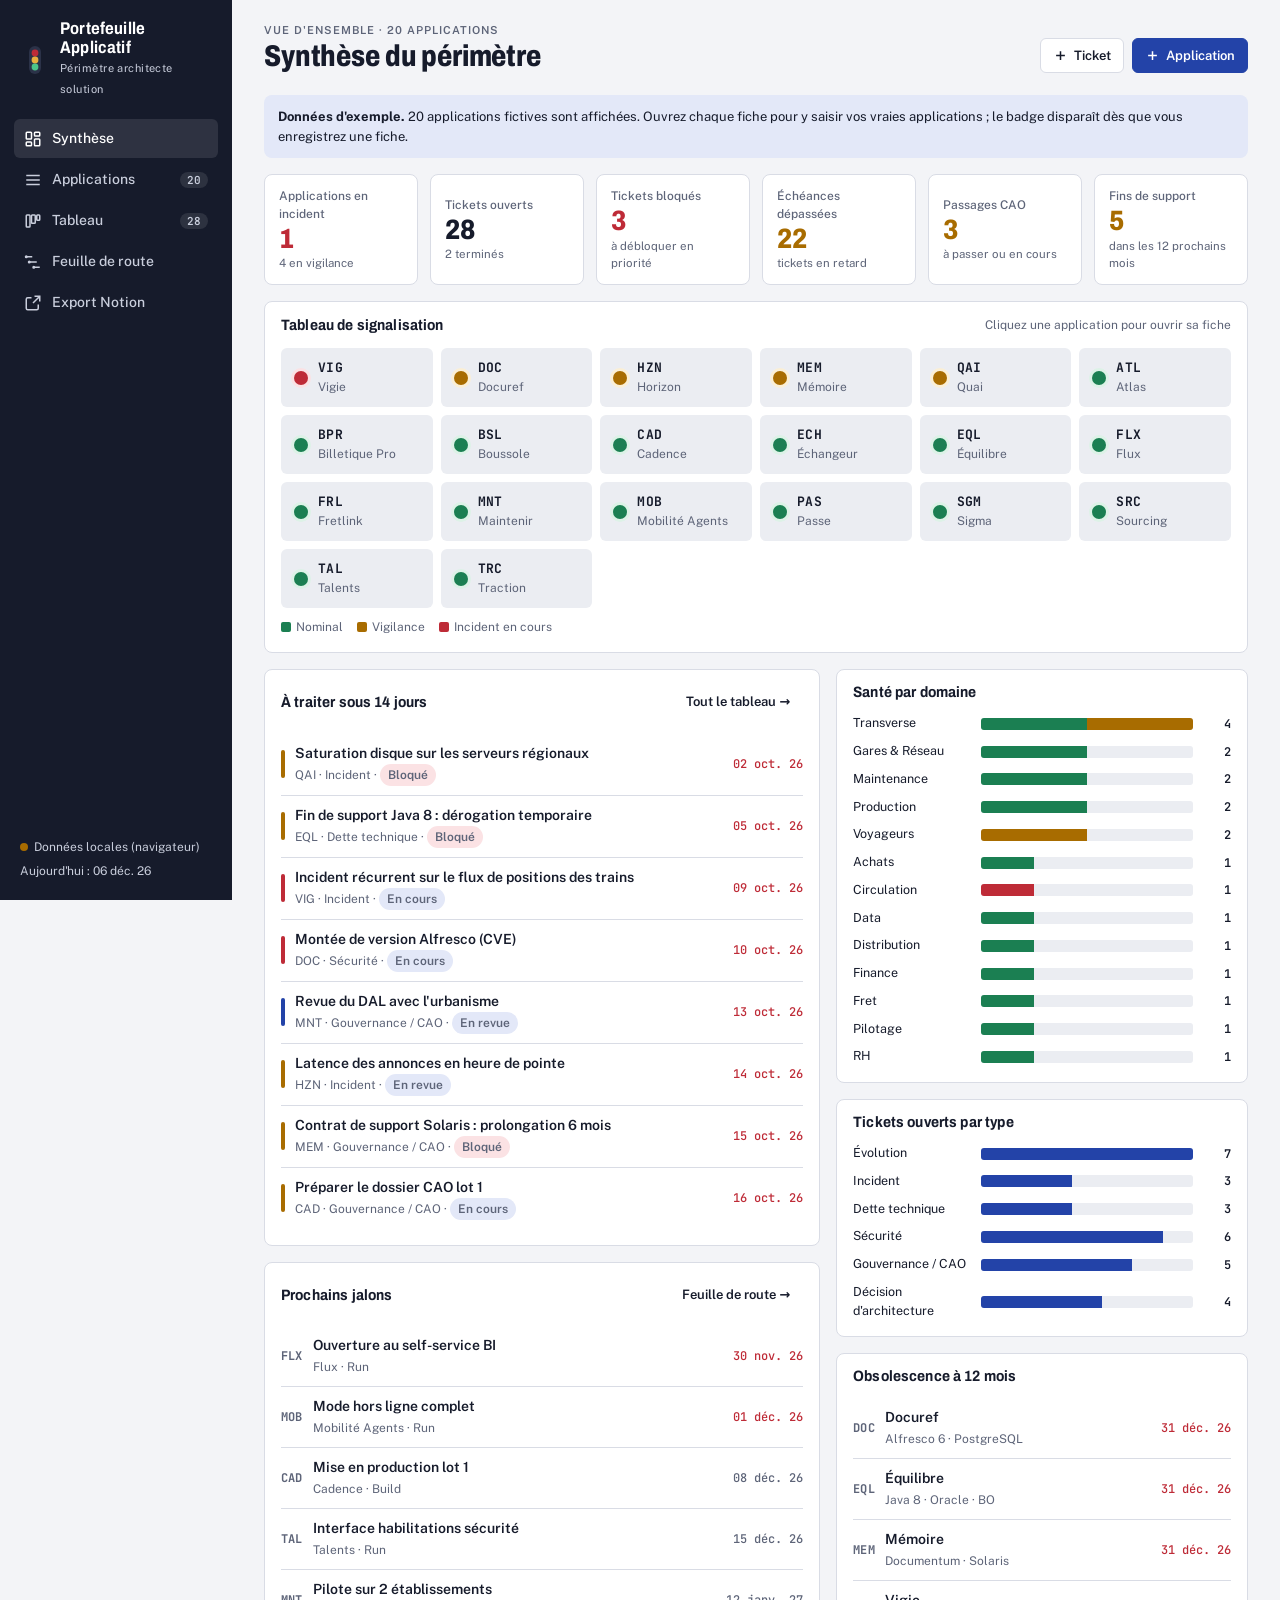
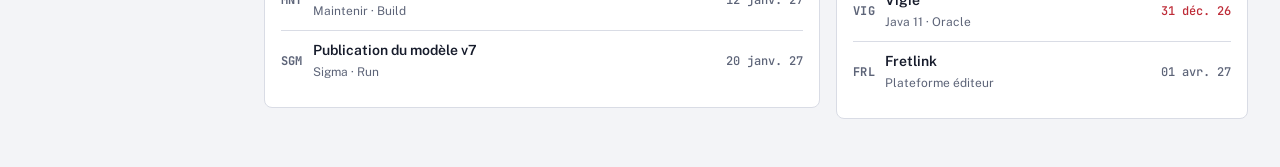
==== portefeuille-applicatif/index.html @ e2a5c6dc "feat: dashboard Portefeuille Applicatif (synthèse, applications, Kanban, feuille de route) et kit d'" ====
<!doctype html>
<html lang="fr">
<meta charset="utf-8">
<title>Portefeuille Applicatif</title>
<meta name="viewport" content="width=device-width,initial-scale=1,viewport-fit=cover">
<link rel="preconnect" href="https://fonts.googleapis.com">
<link rel="preconnect" href="https://fonts.gstatic.com" crossorigin>
<link rel="stylesheet" href="https://fonts.googleapis.com/css2?family=Archivo:wdth,wght@75..125,500..800&family=Public+Sans:wght@400;500;600;700&family=JetBrains+Mono:wght@500;700&display=swap">
<style>
/* Layout : poste d'aiguillage. Rail de navigation à gauche, tableau de signalisation des 20 applis en tête, détail dans un tiroir latéral. */
:root{
  --bg:#F3F4F7; --surface:#FFFFFF; --surface-2:#EBEDF2; --line:#D9DCE5; --fg:#161B2B; --muted:#5D6478;
  --accent:#2343A8; --accent-soft:#E3E8F8; --accent-fg:#FFFFFF;
  --ok:#1B7F52; --ok-soft:#DDF2E7; --warn:#A86C00; --warn-soft:#FBEFD5; --crit:#BE2B37; --crit-soft:#FBE2E4;
  --info:#4A5A84; --info-soft:#E6E9F1;
  --rail:#161B2B; --rail-fg:#C9CEDC; --rail-active:#FFFFFF;
  --f-display:"Archivo","Arial Narrow",system-ui,sans-serif;
  --f-body:"Public Sans",system-ui,-apple-system,"Segoe UI",sans-serif;
  --f-mono:"JetBrains Mono",ui-monospace,"SFMono-Regular",Menlo,monospace;
  --r:8px; --shadow:0 1px 2px rgba(22,27,43,.06),0 4px 16px rgba(22,27,43,.06);
}
@media (prefers-color-scheme: dark){:root:not([data-theme="light"]){
  --bg:#0F1320; --surface:#171C2C; --surface-2:#1F2537; --line:#2B3248; --fg:#E7EAF3; --muted:#9AA2B9;
  --accent:#7D95F0; --accent-soft:#232C4D; --accent-fg:#0F1320;
  --ok:#4CC38A; --ok-soft:#173527; --warn:#E9AE3E; --warn-soft:#3A2D12; --crit:#F0707A; --crit-soft:#41191E;
  --info:#A8B4D6; --info-soft:#232A3E; --rail:#0A0D17; --rail-fg:#8F98B2; --rail-active:#FFFFFF;
  --shadow:0 1px 2px rgba(0,0,0,.3),0 4px 16px rgba(0,0,0,.25); color-scheme:dark;}}
:root[data-theme="dark"]{
  --bg:#0F1320; --surface:#171C2C; --surface-2:#1F2537; --line:#2B3248; --fg:#E7EAF3; --muted:#9AA2B9;
  --accent:#7D95F0; --accent-soft:#232C4D; --accent-fg:#0F1320;
  --ok:#4CC38A; --ok-soft:#173527; --warn:#E9AE3E; --warn-soft:#3A2D12; --crit:#F0707A; --crit-soft:#41191E;
  --info:#A8B4D6; --info-soft:#232A3E; --rail:#0A0D17; --rail-fg:#8F98B2; --rail-active:#FFFFFF;
  --shadow:0 1px 2px rgba(0,0,0,.3),0 4px 16px rgba(0,0,0,.25); color-scheme:dark;}
*{box-sizing:border-box}
html,body{height:100%}
body{margin:0;background:var(--bg);color:var(--fg);font:14px/1.5 var(--f-body);-webkit-font-smoothing:antialiased}
button,input,select,textarea{font:inherit;color:inherit}
:focus-visible{outline:2px solid var(--accent);outline-offset:2px}
.app{display:grid;grid-template-columns:232px minmax(0,1fr);min-height:100%}
/* Rail */
.rail{background:var(--rail);color:var(--rail-fg);padding:20px 14px;display:flex;flex-direction:column;gap:20px;position:sticky;top:0;height:100vh}
.brand{display:flex;gap:10px;align-items:center;color:var(--rail-active);padding:0 6px}
.brand svg{flex:none}
.brand b{font:700 17px/1.1 var(--f-display);font-stretch:85%;letter-spacing:.01em;display:block}
.brand small{font-size:11px;color:var(--rail-fg);letter-spacing:.04em}
.nav{display:flex;flex-direction:column;gap:2px}
.nav button{all:unset;cursor:pointer;display:flex;align-items:center;gap:10px;padding:9px 10px;border-radius:6px;font-weight:500;color:var(--rail-fg)}
.nav button:hover{background:rgba(255,255,255,.06);color:var(--rail-active)}
.nav button[aria-current="page"]{background:rgba(255,255,255,.1);color:var(--rail-active)}
.nav button:focus-visible{outline:2px solid #7D95F0}
.nav svg{width:18px;height:18px;flex:none}
.nav .count{margin-left:auto;font:600 11px var(--f-mono);background:rgba(255,255,255,.1);padding:1px 7px;border-radius:10px}
.rail-foot{margin-top:auto;font-size:12px;display:flex;flex-direction:column;gap:6px;padding:0 6px}
.mode-dot{display:inline-block;width:8px;height:8px;border-radius:50%;background:var(--warn);margin-right:6px}
.mode-dot.live{background:var(--ok)}
/* Main */
main{min-width:0;padding-block:24px 48px;padding-inline:32px}
.top{display:flex;flex-wrap:wrap;gap:12px 16px;align-items:flex-end;justify-content:space-between;margin-bottom:22px}
.top h1{margin:0;font:800 30px/1.1 var(--f-display);font-stretch:80%;letter-spacing:-.005em;text-wrap:balance}
.eyebrow{font:600 11px var(--f-body);text-transform:uppercase;letter-spacing:.09em;color:var(--muted);margin-bottom:4px}
.actions{display:flex;gap:8px;flex-wrap:wrap}
.btn{display:inline-flex;align-items:center;gap:6px;border:1px solid var(--line);background:var(--surface);padding:7px 12px;border-radius:6px;cursor:pointer;font-weight:600;font-size:13px}
.btn:hover{border-color:var(--accent)}
.btn.primary{background:var(--accent);color:var(--accent-fg);border-color:var(--accent)}
.btn.primary:hover{filter:brightness(1.08)}
.btn.ghost{background:transparent;border-color:transparent}
.btn.danger{color:var(--crit)}
.btn svg{width:15px;height:15px}
.panel{background:var(--surface);border:1px solid var(--line);border-radius:var(--r)}
.panel-h{display:flex;align-items:center;justify-content:space-between;gap:8px;padding:14px 16px 0}
.panel-h h2{margin:0;font:700 15px var(--f-display);font-stretch:90%;letter-spacing:.01em}
.panel-h .hint{font-size:12px;color:var(--muted)}
.panel-b{padding:14px 16px 16px}
/* KPIs */
.kpis{display:grid;grid-template-columns:repeat(6,minmax(0,1fr));gap:12px;margin-bottom:16px}
.kpi{background:var(--surface);border:1px solid var(--line);border-radius:var(--r);padding:12px 14px;cursor:pointer;text-align:left}
.kpi:hover{border-color:var(--accent)}
.kpi .l{font-size:12px;color:var(--muted);font-weight:500}
.kpi .v{font:800 28px/1.15 var(--f-display);font-stretch:85%;font-variant-numeric:tabular-nums}
.kpi .s{font-size:11.5px;color:var(--muted)}
.kpi.crit .v{color:var(--crit)} .kpi.warn .v{color:var(--warn)} .kpi.ok .v{color:var(--ok)}
/* Signal board */
.board{display:grid;grid-template-columns:repeat(auto-fill,minmax(150px,1fr));gap:8px}
.sig{all:unset;cursor:pointer;display:grid;grid-template-columns:auto 1fr;gap:2px 10px;align-items:center;padding:10px 12px;border-radius:6px;background:var(--surface-2);border:1px solid transparent}
.sig:hover{border-color:var(--accent)}
.sig:focus-visible{outline:2px solid var(--accent)}
.lamp{grid-row:span 2;width:14px;height:14px;border-radius:50%;background:var(--ok);box-shadow:0 0 0 3px var(--ok-soft)}
.lamp.Vigilance{background:var(--warn);box-shadow:0 0 0 3px var(--warn-soft)}
.lamp.Incident{background:var(--crit);box-shadow:0 0 0 3px var(--crit-soft);animation:pulse 1.6s ease-in-out infinite}
@keyframes pulse{50%{box-shadow:0 0 0 6px var(--crit-soft)}}
@media (prefers-reduced-motion:reduce){.lamp.Incident{animation:none}}
.sig .c{font:700 13px var(--f-mono);letter-spacing:.02em}
.sig .n{font-size:12px;color:var(--muted);white-space:nowrap;overflow:hidden;text-overflow:ellipsis}
.grid2{display:grid;grid-template-columns:minmax(0,1.35fr) minmax(0,1fr);gap:16px;margin-top:16px}
.stack{display:flex;flex-direction:column;gap:16px;min-width:0}
/* lists */
.list{list-style:none;margin:0;padding:0;display:flex;flex-direction:column}
.list li{display:grid;grid-template-columns:auto minmax(0,1fr) auto;gap:10px;align-items:center;padding:9px 0;border-top:1px solid var(--line)}
.list li:first-child{border-top:0}
.list .t{min-width:0}
.list .t b{font-weight:600;display:block;overflow:hidden;text-overflow:ellipsis;white-space:nowrap}
.list .t span{font-size:12px;color:var(--muted)}
.link{all:unset;cursor:pointer}
.link:hover b{color:var(--accent)}
.empty{color:var(--muted);font-size:13px;padding:6px 0}
/* chips */
.chip{display:inline-flex;align-items:center;gap:5px;font-size:11.5px;font-weight:600;padding:2px 8px;border-radius:999px;background:var(--info-soft);color:var(--info);white-space:nowrap}
.chip.ok{background:var(--ok-soft);color:var(--ok)} .chip.warn{background:var(--warn-soft);color:var(--warn)} .chip.crit{background:var(--crit-soft);color:var(--crit)} .chip.acc{background:var(--accent-soft);color:var(--accent)}
.code{font:700 12px var(--f-mono);letter-spacing:.02em;color:var(--muted)}
.date{font:500 12px var(--f-mono);font-variant-numeric:tabular-nums;color:var(--muted);white-space:nowrap}
.date.late{color:var(--crit)}
.prio{width:4px;height:28px;border-radius:2px;background:var(--line)}
.prio.Critique{background:var(--crit)} .prio.Haute{background:var(--warn)} .prio.Moyenne{background:var(--accent)} .prio.Basse{background:var(--muted)}
/* bars */
.bars{display:flex;flex-direction:column;gap:9px}
.bar{display:grid;grid-template-columns:118px minmax(0,1fr) 28px;gap:10px;align-items:center;font-size:12.5px}
.bar .track{height:12px;border-radius:3px;background:var(--surface-2);display:flex;overflow:hidden}
.bar .track i{display:block;height:100%}
.bar .num{font:600 12px var(--f-mono);text-align:right}
.legend{display:flex;gap:14px;flex-wrap:wrap;font-size:12px;color:var(--muted);margin-top:10px}
.legend i{display:inline-block;width:10px;height:10px;border-radius:2px;margin-right:5px;vertical-align:-1px}
/* toolbar */
.toolbar{display:flex;flex-wrap:wrap;gap:8px;margin-bottom:14px;align-items:center}
.toolbar input,.toolbar select,.field input,.field select,.field textarea{background:var(--surface);border:1px solid var(--line);border-radius:6px;padding:7px 10px;min-width:0}
.toolbar input{flex:1 1 220px}
.toolbar .seg{display:inline-flex;border:1px solid var(--line);border-radius:6px;overflow:hidden}
.seg button{all:unset;cursor:pointer;padding:6px 10px;font-size:12.5px;font-weight:600;color:var(--muted);background:var(--surface)}
.seg button[aria-pressed="true"]{background:var(--accent-soft);color:var(--accent)}
/* table */
.tablewrap{overflow-x:auto;border:1px solid var(--line);border-radius:var(--r);background:var(--surface)}
table{border-collapse:collapse;width:100%;min-width:980px}
th,td{text-align:left;padding:10px 12px;border-bottom:1px solid var(--line);vertical-align:middle}
th{font-size:11.5px;text-transform:uppercase;letter-spacing:.06em;color:var(--muted);font-weight:600;background:var(--surface-2);position:sticky;top:0;cursor:pointer;user-select:none;white-space:nowrap}
th[aria-sort="ascending"]::after{content:" ↑"} th[aria-sort="descending"]::after{content:" ↓"}
tbody tr{cursor:pointer}
tbody tr:hover{background:var(--accent-soft)}
tbody tr:last-child td{border-bottom:0}
td .nm{font-weight:600}
td .ds{font-size:12px;color:var(--muted)}
.dots{display:inline-flex;gap:3px}
.dots i{width:7px;height:7px;border-radius:50%;background:var(--line)}
.dots i.on{background:var(--warn)}
.dots.d5 i.on,.dots.d4 i.on{background:var(--crit)}
/* kanban */
.kanban{display:grid;grid-template-columns:repeat(5,minmax(230px,1fr));gap:12px;overflow-x:auto;padding-bottom:8px}
.col{background:var(--surface-2);border-radius:var(--r);padding:10px;display:flex;flex-direction:column;gap:8px;min-height:240px}
.col.drop{outline:2px dashed var(--accent);outline-offset:-2px}
.col-h{display:flex;justify-content:space-between;align-items:center;font:700 12px var(--f-body);text-transform:uppercase;letter-spacing:.07em;color:var(--muted);padding:2px 4px 4px}
.col-h .n{font-family:var(--f-mono)}
.card{background:var(--surface);border:1px solid var(--line);border-radius:6px;padding:10px 11px;cursor:grab;display:flex;flex-direction:column;gap:7px;border-left:3px solid var(--line);text-align:left}
.card:hover{border-color:var(--accent)}
.card.Critique{border-left-color:var(--crit)} .card.Haute{border-left-color:var(--warn)} .card.Moyenne{border-left-color:var(--accent)} .card.Basse{border-left-color:var(--muted)}
.card .ti{font-weight:600;font-size:13px;line-height:1.35}
.card .meta{display:flex;flex-wrap:wrap;gap:6px;align-items:center;justify-content:space-between}
.card.dragging{opacity:.5}
/* roadmap */
.road{overflow-x:auto;border:1px solid var(--line);border-radius:var(--r);background:var(--surface)}
.road-g{display:grid;min-width:960px}
.road-g > div{border-bottom:1px solid var(--line);border-right:1px solid var(--line);padding:8px 8px;min-height:44px;font-size:12px;display:flex;flex-wrap:wrap;gap:4px;align-content:flex-start}
.road-g .hd{background:var(--surface-2);font-weight:700;text-transform:uppercase;letter-spacing:.06em;color:var(--muted);font-size:11px;min-height:0;position:sticky;top:0}
.road-g .hd.now{color:var(--accent)}
.road-g .rl{position:sticky;left:0;background:var(--surface);z-index:1;flex-direction:column;gap:0;cursor:pointer}
.road-g .rl b{font-weight:600;font-size:13px}
.ev{all:unset;cursor:pointer;font-size:11.5px;line-height:1.3;padding:3px 7px;border-radius:4px;background:var(--accent-soft);color:var(--accent);font-weight:600;max-width:100%}
.ev.ms{background:var(--fg);color:var(--bg)}
.ev.cao{background:var(--warn-soft);color:var(--warn)}
.ev.eos{background:var(--crit-soft);color:var(--crit)}
.ev.tk.late{outline:1px solid var(--crit)}
/* drawer & modal */
.scrim{position:fixed;inset:0;background:rgba(10,13,23,.45);z-index:30}
.drawer{position:fixed;top:0;right:0;bottom:0;width:min(560px,100%);background:var(--surface);z-index:31;box-shadow:var(--shadow);display:flex;flex-direction:column;padding-top:env(safe-area-inset-top,0px);padding-bottom:env(safe-area-inset-bottom,0px)}
.drawer-h{padding:18px 20px 14px;border-bottom:1px solid var(--line);display:flex;gap:12px;align-items:flex-start}
.drawer-h h3{margin:0;font:800 22px/1.15 var(--f-display);font-stretch:85%}
.drawer-b{padding:16px 20px 24px;overflow:auto;display:flex;flex-direction:column;gap:18px}
.fields{display:grid;grid-template-columns:repeat(2,minmax(0,1fr));gap:12px}
.field{display:flex;flex-direction:column;gap:4px;min-width:0}
.field.full{grid-column:1/-1}
.field label{font-size:11.5px;font-weight:600;color:var(--muted);text-transform:uppercase;letter-spacing:.06em}
.field textarea{min-height:72px;resize:vertical}
.sec-t{font:700 13px var(--f-display);font-stretch:90%;text-transform:uppercase;letter-spacing:.08em;color:var(--muted);margin:0 0 8px}
.modal{position:fixed;left:50%;top:50%;transform:translate(-50%,-50%);width:min(520px,calc(100% - 32px));max-height:calc(100% - 32px);overflow:auto;background:var(--surface);border-radius:10px;z-index:31;box-shadow:var(--shadow);padding:20px}
.modal h3{margin:0 0 14px;font:800 20px var(--f-display);font-stretch:85%}
.modal .foot{display:flex;justify-content:space-between;gap:8px;margin-top:16px;flex-wrap:wrap}
.confirm{display:flex;gap:8px;align-items:center;font-size:13px;color:var(--crit);flex-wrap:wrap}
.toast{position:fixed;bottom:calc(20px + env(safe-area-inset-bottom,0px));left:50%;transform:translateX(-50%);background:var(--fg);color:var(--bg);padding:9px 16px;border-radius:6px;font-weight:600;font-size:13px;z-index:40;box-shadow:var(--shadow)}
.banner{background:var(--accent-soft);color:var(--fg);border-radius:var(--r);padding:12px 14px;margin-bottom:16px;font-size:13px;display:flex;gap:10px;align-items:center;flex-wrap:wrap;justify-content:space-between}
/* Notion page */
.prose{max-width:72ch}
.prose h2{font:800 20px var(--f-display);font-stretch:85%;margin:24px 0 8px}
.prose p,.prose li{line-height:1.6}
.prose code{font:500 12.5px var(--f-mono);background:var(--surface-2);padding:1px 5px;border-radius:4px}
.cmp{width:100%;min-width:620px}
.cmp td,.cmp th{cursor:default}
.cmp th{position:static}
.yes{color:var(--ok);font-weight:700} .part{color:var(--warn);font-weight:700} .no{color:var(--crit);font-weight:700}
.steps{counter-reset:s;list-style:none;padding:0;display:flex;flex-direction:column;gap:10px}
.steps li{counter-increment:s;display:grid;grid-template-columns:30px minmax(0,1fr);gap:10px}
.steps li::before{content:counter(s);font:700 13px var(--f-mono);width:26px;height:26px;border-radius:50%;background:var(--accent-soft);color:var(--accent);display:grid;place-items:center}
.loading{padding:60px 0;text-align:center;color:var(--muted)}
/* responsive */
@media (max-width:1180px){.kpis{grid-template-columns:repeat(3,minmax(0,1fr))}.grid2{grid-template-columns:minmax(0,1fr)}}
@media (max-width:820px){
  .app{grid-template-columns:minmax(0,1fr)}
  .rail{position:sticky;top:env(safe-area-inset-top,0px);height:auto;z-index:20;flex-direction:row;align-items:center;padding:10px 16px;gap:10px;overflow-x:auto}
  .brand small,.rail-foot{display:none}
  .brand b{font-size:15px}
  .nav{flex-direction:row}
  .nav button span.lbl{display:none}
  .nav .count{display:none}
  main{padding-inline:16px}
  .kpis{grid-template-columns:repeat(2,minmax(0,1fr))}
  .fields{grid-template-columns:minmax(0,1fr)}
  .top h1{font-size:25px}
}
</style>

<div class="app">
  <aside class="rail">
    <div class="brand">
      <svg width="30" height="30" viewBox="0 0 30 30" aria-hidden="true"><rect x="9" y="1" width="12" height="28" rx="6" fill="#2B3248"/><circle cx="15" cy="8" r="3.4" fill="#BE2B37"/><circle cx="15" cy="15" r="3.4" fill="#E9AE3E"/><circle cx="15" cy="22" r="3.4" fill="#4CC38A"/></svg>
      <div><b>Portefeuille Applicatif</b><small>Périmètre architecte solution</small></div>
    </div>
    <nav class="nav" aria-label="Vues">
      <button data-view="synthese" aria-current="page"><svg viewBox="0 0 24 24" fill="none" stroke="currentColor" stroke-width="2"><rect x="3" y="3" width="7" height="9" rx="1"/><rect x="14" y="3" width="7" height="5" rx="1"/><rect x="14" y="12" width="7" height="9" rx="1"/><rect x="3" y="16" width="7" height="5" rx="1"/></svg><span class="lbl">Synthèse</span></button>
      <button data-view="portefeuille"><svg viewBox="0 0 24 24" fill="none" stroke="currentColor" stroke-width="2"><path d="M3 6h18M3 12h18M3 18h18"/></svg><span class="lbl">Applications</span><span class="count" id="c-apps">0</span></button>
      <button data-view="tableau"><svg viewBox="0 0 24 24" fill="none" stroke="currentColor" stroke-width="2"><rect x="3" y="4" width="5" height="16" rx="1"/><rect x="10" y="4" width="5" height="11" rx="1"/><rect x="17" y="4" width="4" height="7" rx="1"/></svg><span class="lbl">Tableau</span><span class="count" id="c-open">0</span></button>
      <button data-view="feuille"><svg viewBox="0 0 24 24" fill="none" stroke="currentColor" stroke-width="2"><path d="M3 5h8M7 12h10M13 19h8"/><circle cx="3" cy="5" r="1"/><circle cx="7" cy="12" r="1"/><circle cx="13" cy="19" r="1"/></svg><span class="lbl">Feuille de route</span></button>
      <button data-view="notion"><svg viewBox="0 0 24 24" fill="none" stroke="currentColor" stroke-width="2"><path d="M14 3h7v7M21 3l-9 9M19 14v5a2 2 0 0 1-2 2H5a2 2 0 0 1-2-2V7a2 2 0 0 1 2-2h5"/></svg><span class="lbl">Export Notion</span></button>
    </nav>
    <div class="rail-foot">
      <div><span class="mode-dot" id="mode-dot"></span><span id="mode-lbl">Démarrage…</span></div>
      <div id="today-lbl"></div>
    </div>
  </aside>
  <main id="main"><div class="loading">Chargement du portefeuille…</div></main>
</div>
<div id="layer"></div>

<script>
const SEED = {"apps":[{"code":"ATL","nom":"Atlas","domaine":"Gares & Réseau","description":"Référentiel des gares et points d'arrêt","cycle":"Run","sante":"OK","criticite":"Élevée","dicp":"3-3-3-2","hebergement":"Cloud AWS","techno":"Java 17 · PostgreSQL","equipe":"Squad Référentiels","cao":"Validé","caoDate":"2025-11-18","dette":2,"version":"4.2.1","jalon":"Montée de version PostgreSQL 16","jalonDate":"2026-11-20","ssi":"Conforme","finSupport":"2028-06-30","id":"atl","notes":"","exemple":true},{"code":"HZN","nom":"Horizon","domaine":"Voyageurs","description":"Information voyageurs temps réel (retards, voies)","cycle":"Run","sante":"Vigilance","criticite":"Critique","dicp":"4-4-3-3","hebergement":"Cloud AWS","techno":"Kotlin · Kafka · Redis","equipe":"Squad Info Voyageurs","cao":"Validé","caoDate":"2025-06-12","dette":3,"version":"7.0.4","jalon":"Bascule multi-AZ","jalonDate":"2026-10-28","ssi":"Écarts","finSupport":"2029-01-31","id":"hzn","notes":"","exemple":true},{"code":"CAD","nom":"Cadence","domaine":"Production","description":"Planification des roulements conducteurs","cycle":"Build","sante":"OK","criticite":"Élevée","dicp":"3-4-3-3","hebergement":"Cloud Azure","techno":"Python · FastAPI · Angular","equipe":"Squad Production","cao":"En cours","caoDate":"2026-10-22","dette":2,"version":"0.9.0","jalon":"Mise en production lot 1","jalonDate":"2026-12-08","ssi":"À évaluer","finSupport":"2030-12-31","id":"cad","notes":"","exemple":true},{"code":"VIG","nom":"Vigie","domaine":"Circulation","description":"Supervision des incidents de circulation","cycle":"Run","sante":"Incident","criticite":"Critique","dicp":"4-4-4-3","hebergement":"On-premise","techno":"Java 11 · Oracle","equipe":"Squad Circulation","cao":"Validé","caoDate":"2024-09-03","dette":4,"version":"3.8.2","jalon":"Migration Java 21","jalonDate":"2027-02-15","ssi":"Écarts","finSupport":"2026-12-31","id":"vig","notes":"","exemple":true},{"code":"TRC","nom":"Traction","domaine":"Maintenance","description":"Gestion de la maintenance du matériel roulant","cycle":"Run","sante":"OK","criticite":"Élevée","dicp":"3-3-3-2","hebergement":"On-premise","techno":"SAP PM · ABAP","equipe":"Pôle Maintenance","cao":"Validé","caoDate":"2024-03-21","dette":3,"version":"S4-2023","jalon":"Étude migration S/4 Cloud","jalonDate":"2027-03-31","ssi":"Conforme","finSupport":"2027-12-31","id":"trc","notes":"","exemple":true},{"code":"BPR","nom":"Billetique Pro","domaine":"Distribution","description":"Vente et facturation B2B entreprises","cycle":"Run","sante":"OK","criticite":"Élevée","dicp":"3-3-4-4","hebergement":"Cloud AWS","techno":"Node.js · React · DynamoDB","equipe":"Squad Distribution","cao":"Validé","caoDate":"2025-02-10","dette":2,"version":"5.3.0","jalon":"Ouverture API partenaires","jalonDate":"2026-11-12","ssi":"Conforme","finSupport":"2029-06-30","id":"bpr","notes":"","exemple":true},{"code":"QAI","nom":"Quai","domaine":"Voyageurs","description":"Pilotage de l'affichage sur les quais","cycle":"Run","sante":"Vigilance","criticite":"Critique","dicp":"4-3-3-2","hebergement":"Hybride","techno":"C# .NET 8 · SQL Server","equipe":"Squad Info Voyageurs","cao":"Validé","caoDate":"2025-04-08","dette":3,"version":"2.11.0","jalon":"Remplacement afficheurs lot Sud-Est","jalonDate":"2026-10-20","ssi":"Conforme","finSupport":"2028-09-30","id":"qai","notes":"","exemple":true},{"code":"SGM","nom":"Sigma","domaine":"Gares & Réseau","description":"Référentiel de l'infrastructure ferroviaire","cycle":"Run","sante":"OK","criticite":"Élevée","dicp":"3-3-4-3","hebergement":"Cloud Azure","techno":"Java 17 · Neo4j","equipe":"Squad Référentiels","cao":"Validé","caoDate":"2025-09-30","dette":2,"version":"6.1.0","jalon":"Publication du modèle v7","jalonDate":"2027-01-20","ssi":"Conforme","finSupport":"2029-12-31","id":"sgm","notes":"","exemple":true},{"code":"FRL","nom":"Fretlink","domaine":"Fret","description":"Suivi des wagons et des convois fret","cycle":"Run","sante":"OK","criticite":"Moyenne","dicp":"2-3-3-2","hebergement":"SaaS","techno":"Plateforme éditeur","equipe":"Pôle Fret","cao":"Validé","caoDate":"2024-11-14","dette":2,"version":"2026.2","jalon":"Renouvellement du contrat éditeur","jalonDate":"2027-04-01","ssi":"Conforme","finSupport":"2027-04-01","id":"frl","notes":"","exemple":true},{"code":"TAL","nom":"Talents","domaine":"RH","description":"Gestion des compétences et habilitations","cycle":"Run","sante":"OK","criticite":"Moyenne","dicp":"2-3-4-4","hebergement":"SaaS","techno":"Plateforme éditeur","equipe":"Pôle RH","cao":"Validé","caoDate":"2025-05-19","dette":1,"version":"2026.3","jalon":"Interface habilitations sécurité","jalonDate":"2026-12-15","ssi":"Conforme","finSupport":"2028-12-31","id":"tal","notes":"","exemple":true},{"code":"EQL","nom":"Équilibre","domaine":"Finance","description":"Consolidation budgétaire et refacturation","cycle":"Run","sante":"OK","criticite":"Moyenne","dicp":"2-2-4-4","hebergement":"On-premise","techno":"Java 8 · Oracle · BO","equipe":"Pôle Finance","cao":"Validé","caoDate":"2023-10-02","dette":5,"version":"1.14.7","jalon":"Décision cible : refonte ou SaaS","jalonDate":"2026-11-05","ssi":"Écarts","finSupport":"2026-12-31","id":"eql","notes":"","exemple":true},{"code":"SRC","nom":"Sourcing","domaine":"Achats","description":"Gestion des appels d'offres fournisseurs","cycle":"Projet","sante":"OK","criticite":"Faible","dicp":"2-2-3-3","hebergement":"SaaS","techno":"Plateforme éditeur","equipe":"Pôle Achats","cao":"À passer","caoDate":"2026-11-26","dette":1,"version":"—","jalon":"Passage en CAO","jalonDate":"2026-11-26","ssi":"À évaluer","finSupport":"2031-12-31","id":"src","notes":"","exemple":true},{"code":"DOC","nom":"Docuref","domaine":"Transverse","description":"GED documentaire technique","cycle":"Run","sante":"Vigilance","criticite":"Moyenne","dicp":"2-3-3-3","hebergement":"On-premise","techno":"Alfresco 6 · PostgreSQL","equipe":"Squad Socle","cao":"Validé","caoDate":"2022-06-14","dette":4,"version":"6.2","jalon":"Migration vers la GED groupe","jalonDate":"2027-06-30","ssi":"Écarts","finSupport":"2026-12-31","id":"doc","notes":"","exemple":true},{"code":"MNT","nom":"Maintenir","domaine":"Maintenance","description":"GMAO des installations fixes","cycle":"Build","sante":"OK","criticite":"Élevée","dicp":"3-3-3-3","hebergement":"Cloud Azure","techno":"Java 21 · Spring · React","equipe":"Pôle Maintenance","cao":"En cours","caoDate":"2026-10-15","dette":1,"version":"0.6.0","jalon":"Pilote sur 2 établissements","jalonDate":"2027-01-12","ssi":"À évaluer","finSupport":"2031-06-30","id":"mnt","notes":"","exemple":true},{"code":"MOB","nom":"Mobilité Agents","domaine":"Production","description":"Application mobile des agents de terrain","cycle":"Run","sante":"OK","criticite":"Élevée","dicp":"3-3-3-3","hebergement":"Cloud AWS","techno":"Flutter · GraphQL","equipe":"Squad Production","cao":"Validé","caoDate":"2025-08-26","dette":2,"version":"3.4.0","jalon":"Mode hors ligne complet","jalonDate":"2026-12-01","ssi":"Conforme","finSupport":"2029-08-31","id":"mob","notes":"","exemple":true},{"code":"FLX","nom":"Flux","domaine":"Data","description":"Plateforme data et datalake","cycle":"Run","sante":"OK","criticite":"Élevée","dicp":"3-3-3-4","hebergement":"Cloud AWS","techno":"Spark · S3 · Glue · Airflow","equipe":"Squad Data","cao":"Validé","caoDate":"2025-10-07","dette":2,"version":"2.0.0","jalon":"Ouverture au self-service BI","jalonDate":"2026-11-30","ssi":"Conforme","finSupport":"2030-12-31","id":"flx","notes":"","exemple":true},{"code":"PAS","nom":"Passe","domaine":"Transverse","description":"Gestion des identités et des accès (IAM)","cycle":"Run","sante":"OK","criticite":"Critique","dicp":"4-4-4-4","hebergement":"Hybride","techno":"Keycloak · LDAP","equipe":"Squad Socle","cao":"Validé","caoDate":"2025-03-17","dette":3,"version":"24.0","jalon":"Généralisation MFA","jalonDate":"2026-10-31","ssi":"Conforme","finSupport":"2028-03-31","id":"pas","notes":"","exemple":true},{"code":"ECH","nom":"Échangeur","domaine":"Transverse","description":"API management et passerelle d'échanges","cycle":"Run","sante":"OK","criticite":"Critique","dicp":"4-4-3-3","hebergement":"Cloud Azure","techno":"Azure APIM · Kong","equipe":"Squad Socle","cao":"Validé","caoDate":"2025-07-01","dette":2,"version":"3.2","jalon":"Catalogue d'API unifié","jalonDate":"2027-02-28","ssi":"Conforme","finSupport":"2029-12-31","id":"ech","notes":"","exemple":true},{"code":"BSL","nom":"Boussole","domaine":"Pilotage","description":"Tableaux de bord de pilotage (BI)","cycle":"Run","sante":"OK","criticite":"Faible","dicp":"1-2-3-2","hebergement":"Cloud Azure","techno":"Power BI · Synapse","equipe":"Squad Data","cao":"Validé","caoDate":"2024-12-09","dette":2,"version":"—","jalon":"Rationalisation des rapports","jalonDate":"2027-01-31","ssi":"Conforme","finSupport":"2029-06-30","id":"bsl","notes":"","exemple":true},{"code":"MEM","nom":"Mémoire","domaine":"Transverse","description":"Archivage légal des documents","cycle":"Décommissionnement","sante":"Vigilance","criticite":"Faible","dicp":"1-2-4-3","hebergement":"On-premise","techno":"Documentum · Solaris","equipe":"Squad Socle","cao":"Validé","caoDate":"2021-05-11","dette":5,"version":"7.3","jalon":"Arrêt définitif après reprise des archives","jalonDate":"2027-03-31","ssi":"Écarts","finSupport":"2026-12-31","id":"mem","notes":"","exemple":true}],"tickets":[{"appId":"vig","titre":"Incident récurrent sur le flux de positions des trains","type":"Incident","statut":"En cours","priorite":"Critique","echeance":"2026-10-09","porteur":"Squad Circulation","id":"t001","cle":"VIG-1","description":"","exemple":true,"cree":"2026-09-15"},{"appId":"vig","titre":"Plan de sortie Java 11 avant fin de support","type":"Dette technique","statut":"À faire","priorite":"Haute","echeance":"2026-11-30","porteur":"Squad Circulation","id":"t002","cle":"VIG-2","description":"","exemple":true,"cree":"2026-09-15"},{"appId":"vig","titre":"Corriger les écarts SSI relevés à l'audit","type":"Sécurité","statut":"En cours","priorite":"Haute","echeance":"2026-10-31","porteur":"RSSI domaine","id":"t003","cle":"VIG-3","description":"","exemple":true,"cree":"2026-09-15"},{"appId":"hzn","titre":"Latence des annonces en heure de pointe","type":"Incident","statut":"En revue","priorite":"Haute","echeance":"2026-10-14","porteur":"Squad Info Voyageurs","id":"t004","cle":"HZN-4","description":"","exemple":true,"cree":"2026-09-15"},{"appId":"hzn","titre":"DAT : architecture multi-AZ","type":"Décision d'architecture","statut":"En cours","priorite":"Haute","echeance":"2026-10-21","porteur":"Architecte solution","id":"t005","cle":"HZN-5","description":"","exemple":true,"cree":"2026-09-15"},{"appId":"hzn","titre":"Chiffrement des topics Kafka","type":"Sécurité","statut":"À faire","priorite":"Moyenne","echeance":"2026-12-15","porteur":"Squad Info Voyageurs","id":"t006","cle":"HZN-6","description":"","exemple":true,"cree":"2026-09-15"},{"appId":"cad","titre":"Préparer le dossier CAO lot 1","type":"Gouvernance / CAO","statut":"En cours","priorite":"Haute","echeance":"2026-10-16","porteur":"Architecte solution","id":"t007","cle":"CAD-7","description":"","exemple":true,"cree":"2026-09-15"},{"appId":"cad","titre":"Analyse de risques PréK-SSI","type":"Sécurité","statut":"À faire","priorite":"Haute","echeance":"2026-10-19","porteur":"RSSI domaine","id":"t008","cle":"CAD-8","description":"","exemple":true,"cree":"2026-09-15"},{"appId":"cad","titre":"Interface avec Mobilité Agents","type":"Évolution","statut":"À faire","priorite":"Moyenne","echeance":"2026-11-25","porteur":"Squad Production","id":"t009","cle":"CAD-9","description":"","exemple":true,"cree":"2026-09-15"},{"appId":"qai","titre":"Saturation disque sur les serveurs régionaux","type":"Incident","statut":"Bloqué","priorite":"Haute","echeance":"2026-10-02","porteur":"Exploitation","id":"t010","cle":"QAI-10","description":"","exemple":true,"cree":"2026-09-15"},{"appId":"qai","titre":"Déploiement afficheurs lot Sud-Est","type":"Évolution","statut":"En cours","priorite":"Moyenne","echeance":"2026-10-20","porteur":"Squad Info Voyageurs","id":"t011","cle":"QAI-11","description":"","exemple":true,"cree":"2026-09-15"},{"appId":"eql","titre":"Note de décision : refonte ou SaaS","type":"Décision d'architecture","statut":"En revue","priorite":"Haute","echeance":"2026-11-05","porteur":"Architecte solution","id":"t012","cle":"EQL-12","description":"","exemple":true,"cree":"2026-09-15"},{"appId":"eql","titre":"Fin de support Java 8 : dérogation temporaire","type":"Dette technique","statut":"Bloqué","priorite":"Haute","echeance":"2026-10-05","porteur":"Pôle Finance","id":"t013","cle":"EQL-13","description":"","exemple":true,"cree":"2026-09-15"},{"appId":"src","titre":"Remplir la trame CAO","type":"Gouvernance / CAO","statut":"À faire","priorite":"Moyenne","echeance":"2026-11-12","porteur":"Architecte solution","id":"t014","cle":"SRC-14","description":"","exemple":true,"cree":"2026-09-15"},{"appId":"src","titre":"Qualification DICP avec le métier","type":"Gouvernance / CAO","statut":"À faire","priorite":"Moyenne","echeance":"2026-10-30","porteur":"Pôle Achats","id":"t015","cle":"SRC-15","description":"","exemple":true,"cree":"2026-09-15"},{"appId":"doc","titre":"Plan de migration vers la GED groupe","type":"Évolution","statut":"À faire","priorite":"Moyenne","echeance":"2027-01-15","porteur":"Squad Socle","id":"t016","cle":"DOC-16","description":"","exemple":true,"cree":"2026-09-15"},{"appId":"doc","titre":"Montée de version Alfresco (CVE)","type":"Sécurité","statut":"En cours","priorite":"Critique","echeance":"2026-10-10","porteur":"Squad Socle","id":"t017","cle":"DOC-17","description":"","exemple":true,"cree":"2026-09-15"},{"appId":"mnt","titre":"Revue du DAL avec l'urbanisme","type":"Gouvernance / CAO","statut":"En revue","priorite":"Moyenne","echeance":"2026-10-13","porteur":"Architecte solution","id":"t018","cle":"MNT-18","description":"","exemple":true,"cree":"2026-09-15"},{"appId":"mnt","titre":"Choix de l'outil de cartographie mobile","type":"Décision d'architecture","statut":"À faire","priorite":"Basse","echeance":"2026-11-20","porteur":"Pôle Maintenance","id":"t019","cle":"MNT-19","description":"","exemple":true,"cree":"2026-09-15"},{"appId":"mem","titre":"Reprise des archives vers la nouvelle cible","type":"Évolution","statut":"En cours","priorite":"Moyenne","echeance":"2027-02-28","porteur":"Squad Socle","id":"t020","cle":"MEM-20","description":"","exemple":true,"cree":"2026-09-15"},{"appId":"mem","titre":"Contrat de support Solaris : prolongation 6 mois","type":"Gouvernance / CAO","statut":"Bloqué","priorite":"Haute","echeance":"2026-10-15","porteur":"Pôle Achats","id":"t021","cle":"MEM-21","description":"","exemple":true,"cree":"2026-09-15"},{"appId":"pas","titre":"Généralisation MFA sur les applications Run","type":"Sécurité","statut":"En cours","priorite":"Haute","echeance":"2026-10-31","porteur":"Squad Socle","id":"t022","cle":"PAS-22","description":"","exemple":true,"cree":"2026-09-15"},{"appId":"ech","titre":"Normaliser les contrats d'API (OpenAPI 3.1)","type":"Évolution","statut":"À faire","priorite":"Basse","echeance":"2027-01-31","porteur":"Squad Socle","id":"t023","cle":"ECH-23","description":"","exemple":true,"cree":"2026-09-15"},{"appId":"flx","titre":"Gouvernance des données personnelles (RGPD)","type":"Sécurité","statut":"En revue","priorite":"Moyenne","echeance":"2026-11-10","porteur":"Squad Data","id":"t024","cle":"FLX-24","description":"","exemple":true,"cree":"2026-09-15"},{"appId":"bpr","titre":"Ouverture de l'API partenaires","type":"Évolution","statut":"En cours","priorite":"Moyenne","echeance":"2026-11-12","porteur":"Squad Distribution","id":"t025","cle":"BPR-25","description":"","exemple":true,"cree":"2026-09-15"},{"appId":"atl","titre":"Montée de version PostgreSQL 16","type":"Dette technique","statut":"À faire","priorite":"Moyenne","echeance":"2026-11-20","porteur":"Squad Référentiels","id":"t026","cle":"ATL-26","description":"","exemple":true,"cree":"2026-09-15"},{"appId":"trc","titre":"Étude de migration S/4 Cloud","type":"Décision d'architecture","statut":"À faire","priorite":"Basse","echeance":"2027-03-31","porteur":"Pôle Maintenance","id":"t027","cle":"TRC-27","description":"","exemple":true,"cree":"2026-09-15"},{"appId":"mob","titre":"Mode hors ligne complet","type":"Évolution","statut":"Terminé","priorite":"Moyenne","echeance":"2026-09-30","porteur":"Squad Production","id":"t028","cle":"MOB-28","description":"","exemple":true,"cree":"2026-09-15"},{"appId":"frl","titre":"Bilan éditeur avant renouvellement","type":"Gouvernance / CAO","statut":"Terminé","priorite":"Basse","echeance":"2026-09-25","porteur":"Pôle Fret","id":"t029","cle":"FRL-29","description":"","exemple":true,"cree":"2026-09-15"},{"appId":"tal","titre":"Interface habilitations sécurité","type":"Évolution","statut":"En cours","priorite":"Moyenne","echeance":"2026-12-15","porteur":"Pôle RH","id":"t030","cle":"TAL-30","description":"","exemple":true,"cree":"2026-09-15"}]};
const STATUTS = ["À faire","En cours","En revue","Bloqué","Terminé"];
const TYPES = ["Évolution","Incident","Dette technique","Sécurité","Gouvernance / CAO","Décision d'architecture"];
const PRIOS = ["Critique","Haute","Moyenne","Basse"];
const SANTES = ["OK","Vigilance","Incident"];
const CYCLES = ["Projet","Build","Run","Décommissionnement"];
const CRITS = ["Critique","Élevée","Moyenne","Faible"];
const HEBERG = ["Cloud AWS","Cloud Azure","On-premise","Hybride","SaaS"];
const CAOS = ["À passer","En cours","Validé","Non requis"];
const SSIS = ["Conforme","Écarts","À évaluer"];
const MONTHS = ["janv.","févr.","mars","avr.","mai","juin","juil.","août","sept.","oct.","nov.","déc."];

const S = { apps:new Map(), tickets:new Map(), mode:"init", canWrite:true, view:"synthese", loaded:{apps:false,tickets:false},
  f:{q:"",domaine:"",cycle:"",sante:""}, sort:{k:"sante",d:1}, kb:{app:"",type:"",prio:"",q:""}, db:null, downloads:null };

const $ = (s,r=document)=>r.querySelector(s);
const esc = s => String(s??"").replace(/[&<>"']/g,c=>({"&":"&amp;","<":"&lt;",">":"&gt;",'"':"&quot;","'":"&#39;"}[c]));
const TODAY = (()=>{const d=new Date();d.setHours(0,0,0,0);return d})();
const iso = d => `${d.getFullYear()}-${String(d.getMonth()+1).padStart(2,"0")}-${String(d.getDate()).padStart(2,"0")}`;
const pd = s => { if(!s||!/^\d{4}-\d{2}-\d{2}$/.test(s)) return null; const [y,m,d]=s.split("-").map(Number); return new Date(y,m-1,d) };
const days = s => { const d=pd(s); return d? Math.round((d-TODAY)/864e5) : null };
const fdate = s => { const d=pd(s); return d? `${String(d.getDate()).padStart(2,"0")} ${MONTHS[d.getMonth()]} ${String(d.getFullYear()).slice(2)}` : "—" };
const rel = s => { const n=days(s); if(n===null) return ""; if(n===0) return "aujourd'hui"; if(n<0) return `en retard de ${-n} j`; return `dans ${n} j` };
const santeCls = s => s==="Incident"?"crit":s==="Vigilance"?"warn":"ok";
const statutCls = s => s==="Bloqué"?"crit":s==="Terminé"?"ok":s==="En revue"?"acc":s==="En cours"?"acc":"";
const caoCls = s => s==="Validé"?"ok":s==="À passer"?"warn":s==="En cours"?"acc":"";
const ssiCls = s => s==="Conforme"?"ok":s==="Écarts"?"crit":"warn";
const apps = () => [...S.apps.values()].sort((a,b)=>a.nom.localeCompare(b.nom,"fr"));
const tickets = () => [...S.tickets.values()];
const appOf = id => S.apps.get(id);
const openT = () => tickets().filter(t=>t.statut!=="Terminé");
const uid = p => p + Date.now().toString(36) + Math.random().toString(36).slice(2,6);

/* ---------- persistence ---------- */
const LS_KEY = "portefeuille-applicatif-v1";
function lsLoad(){ try{ const raw=localStorage.getItem(LS_KEY); return raw?JSON.parse(raw):null }catch(e){ return null } }
function lsSave(){ try{ localStorage.setItem(LS_KEY, JSON.stringify({apps:[...S.apps.values()],tickets:[...S.tickets.values()]})) }catch(e){} }
function loadLocal(data){ S.apps.clear(); S.tickets.clear(); (data.apps||[]).forEach(a=>S.apps.set(a.id,a)); (data.tickets||[]).forEach(t=>S.tickets.set(t.id,t)); }

async function put(kind, obj){
  const map = kind==="apps"?S.apps:S.tickets;
  const prev = map.get(obj.id);
  map.set(obj.id, obj); render();
  if(S.mode==="db"){
    try{ await S.db.collection(kind).doc(obj.id).set(obj) }
    catch(e){ if(prev) map.set(obj.id,prev); else map.delete(obj.id); render();
      toast(e&&e.code==="invalid_argument"?"Lecture seule : vous ne pouvez pas modifier ce portefeuille.":"Enregistrement impossible. Réessayez dans un instant."); if(e&&e.code==="invalid_argument"){S.canWrite=false;render()} return false }
  } else lsSave();
  return true;
}
async function del(kind, id){
  const map = kind==="apps"?S.apps:S.tickets; const prev=map.get(id);
  map.delete(id); render();
  if(S.mode==="db"){ try{ await S.db.collection(kind).doc(id).delete() }catch(e){ map.set(id,prev); render(); toast("Suppression impossible."); return false } }
  else lsSave();
  return true;
}
async function loadExamples(){
  if(S.mode==="db"){
    toast("Chargement des exemples…");
    for(const a of SEED.apps){ await S.db.collection("apps").doc(a.id).set(a) }
    for(const t of SEED.tickets){ await S.db.collection("tickets").doc(t.id).set(t) }
    toast("Exemples chargés");
  } else { loadLocal(SEED); lsSave(); render(); }
}

async function boot(){
  $("#today-lbl").textContent = "Aujourd'hui : " + fdate(iso(TODAY));
  const hash=(location.hash||"").slice(1); if(["synthese","portefeuille","tableau","feuille","notion"].includes(hash)) S.view=hash;
  let db=null;
  if(window.claude && typeof window.claude.use==="function"){
    try{ db = await window.claude.use("db") }catch(e){ db=null }
    try{ S.downloads = await window.claude.use("downloads") }catch(e){}
    try{ const u = await window.claude.use("user"); if(u){ const c = await u.can("data.write"); if(c===false) S.canWrite=false } }catch(e){}
  }
  if(db){
    S.db=db; S.mode="db"; setMode(true);
    const sub = kind => db.collection(kind).onSnapshot(snap=>{
      const map = kind==="apps"?S.apps:S.tickets; map.clear();
      snap.docs.forEach(d=>{ const v=d.data(); if(v) map.set(d.id,{...v,id:d.id}) });
      S.loaded[kind]=true; render();
    }, e=>{ toast("Connexion aux données interrompue. Rechargez la page."); });
    sub("apps"); sub("tickets");
  } else {
    S.mode="local"; setMode(false);
    loadLocal(lsLoad() || SEED); S.loaded={apps:true,tickets:true}; render();
  }
}
function setMode(live){
  $("#mode-dot").classList.toggle("live",live);
  $("#mode-lbl").textContent = live ? (S.canWrite?"Données partagées":"Lecture seule") : "Données locales (navigateur)";
}

/* ---------- UI helpers ---------- */
let toastT;
function toast(msg){ let el=$(".toast"); if(!el){ el=document.createElement("div"); el.className="toast"; el.setAttribute("role","status"); document.body.append(el) } el.textContent=msg; clearTimeout(toastT); toastT=setTimeout(()=>el.remove(),2600) }
function chip(txt,cls=""){ return `<span class="chip ${cls}">${esc(txt)}</span>` }
function opts(list,cur,empty){ return (empty!==undefined?`<option value="">${esc(empty)}</option>`:"") + list.map(v=>`<option ${v===cur?"selected":""}>${esc(v)}</option>`).join("") }
function go(view){ S.view=view; try{history.replaceState(null,"","#"+view)}catch(e){} render(); window.scrollTo(0,0) }
document.querySelectorAll(".nav button").forEach(b=>b.addEventListener("click",()=>go(b.dataset.view)));

/* ---------- render ---------- */
function render(){
  document.querySelectorAll(".nav button").forEach(b=>{ if(b.dataset.view===S.view) b.setAttribute("aria-current","page"); else b.removeAttribute("aria-current") });
  $("#c-apps").textContent=S.apps.size; $("#c-open").textContent=openT().length;
  const m=$("#main");
  if(!(S.loaded.apps&&S.loaded.tickets)){ m.innerHTML=`<div class="loading">Chargement du portefeuille…</div>`; return }
  if(S.apps.size===0 && S.view!=="notion"){ m.innerHTML=emptyView(); bindEmpty(); return }
  const v={synthese:vSynthese,portefeuille:vPortefeuille,tableau:vTableau,feuille:vFeuille,notion:vNotion}[S.view];
  v(m);
}
function header(eyebrow,title,actions=""){ return `<div class="top"><div><div class="eyebrow">${esc(eyebrow)}</div><h1>${esc(title)}</h1></div><div class="actions">${actions}</div></div>` }
const I = {
  plus:`<svg viewBox="0 0 24 24" fill="none" stroke="currentColor" stroke-width="2.4"><path d="M12 5v14M5 12h14"/></svg>`,
  dl:`<svg viewBox="0 0 24 24" fill="none" stroke="currentColor" stroke-width="2"><path d="M12 3v12M7 10l5 5 5-5M5 21h14"/></svg>`
};
function emptyView(){
  return header("Portefeuille vide","Aucune application pour l'instant") + `<div class="panel"><div class="panel-b">
  <p style="margin-top:0;max-width:62ch">Ajoutez vos 20 applications une par une, ou chargez un portefeuille d'exemple (20 applications fictives et 30 tickets) pour voir le tableau de bord en action, puis remplacez-les par les vôtres.</p>
  <div class="actions">${S.canWrite?`<button class="btn primary" id="e-new">${I.plus} Ajouter une application</button><button class="btn" id="e-seed">Charger les exemples</button>`:`<span class="empty">Vous consultez ce portefeuille en lecture seule.</span>`}</div></div></div>`;
}
function bindEmpty(){ $("#e-new")?.addEventListener("click",()=>openApp(null)); $("#e-seed")?.addEventListener("click",loadExamples) }
function exampleBanner(){
  const n = apps().filter(a=>a.exemple).length;
  if(!n) return "";
  return `<div class="banner"><span><b>Données d'exemple.</b> ${n} application${n>1?"s":""} fictive${n>1?"s":""} sont affichées. Ouvrez chaque fiche pour y saisir vos vraies applications ; le badge disparaît dès que vous enregistrez une fiche.</span></div>`;
}

/* Synthèse */
function vSynthese(m){
  const A=apps(), T=openT();
  const inc=A.filter(a=>a.sante==="Incident"), vig=A.filter(a=>a.sante==="Vigilance");
  const late=T.filter(t=>days(t.echeance)!==null&&days(t.echeance)<0);
  const blocked=T.filter(t=>t.statut==="Bloqué");
  const cao=A.filter(a=>a.cao==="À passer"||a.cao==="En cours");
  const eos=A.filter(a=>{const n=days(a.finSupport);return n!==null&&n<=365});
  const k=(cls,l,v,s,act)=>`<button class="kpi ${cls}" data-act="${act}"><div class="l">${l}</div><div class="v">${v}</div><div class="s">${s}</div></button>`;
  const soon=T.filter(t=>{const n=days(t.echeance);return n!==null&&n<=14}).sort((a,b)=>(a.echeance||"").localeCompare(b.echeance||"")).slice(0,8);
  const jal=A.filter(a=>{const n=days(a.jalonDate);return n!==null&&n>=-7&&n<=60}).sort((a,b)=>a.jalonDate.localeCompare(b.jalonDate)).slice(0,6);
  const order={Incident:0,Vigilance:1,OK:2};
  const board=[...A].sort((a,b)=>order[a.sante]-order[b.sante]||a.code.localeCompare(b.code));
  const doms=[...new Set(A.map(a=>a.domaine))].sort((a,b)=>A.filter(x=>x.domaine===b).length-A.filter(x=>x.domaine===a).length||a.localeCompare(b,"fr"));
  const maxD=Math.max(1,...doms.map(d=>A.filter(a=>a.domaine===d).length));
  const typeCount=TYPES.map(t=>[t,T.filter(x=>x.type===t).length]).filter(x=>x[1]);
  m.innerHTML = header("Vue d'ensemble · "+A.length+" applications","Synthèse du périmètre",
     S.canWrite?`<button class="btn" id="b-newt">${I.plus} Ticket</button><button class="btn primary" id="b-newa">${I.plus} Application</button>`:"")
  + exampleBanner()
  + `<div class="kpis">
      ${k(inc.length?"crit":"ok","Applications en incident",inc.length,vig.length+" en vigilance","incident")}
      ${k("","Tickets ouverts",T.length,tickets().length-T.length+" terminés","open")}
      ${k(blocked.length?"crit":"","Tickets bloqués",blocked.length,"à débloquer en priorité","blocked")}
      ${k(late.length?"warn":"ok","Échéances dépassées",late.length,"tickets en retard","late")}
      ${k(cao.length?"warn":"","Passages CAO",cao.length,"à passer ou en cours","cao")}
      ${k(eos.length?"warn":"","Fins de support",eos.length,"dans les 12 prochains mois","eos")}
    </div>
    <section class="panel"><div class="panel-h"><h2>Tableau de signalisation</h2><span class="hint">Cliquez une application pour ouvrir sa fiche</span></div>
      <div class="panel-b"><div class="board">${board.map(a=>`<button class="sig" data-app="${esc(a.id)}" title="${esc(a.nom)} : ${esc(a.sante)}"><span class="lamp ${esc(a.sante)}" aria-hidden="true"></span><span class="c">${esc(a.code)}</span><span class="n">${esc(a.nom)}</span></button>`).join("")}</div>
      <div class="legend"><span><i style="background:var(--ok)"></i>Nominal</span><span><i style="background:var(--warn)"></i>Vigilance</span><span><i style="background:var(--crit)"></i>Incident en cours</span></div></div></section>
    <div class="grid2">
      <div class="stack">
        <section class="panel"><div class="panel-h"><h2>À traiter sous 14 jours</h2><button class="btn ghost" data-go="tableau">Tout le tableau →</button></div>
          <div class="panel-b"><ul class="list">${soon.length?soon.map(tRow).join(""):`<li><span></span><span class="empty">Aucune échéance proche.</span><span></span></li>`}</ul></div></section>
        <section class="panel"><div class="panel-h"><h2>Prochains jalons</h2><button class="btn ghost" data-go="feuille">Feuille de route →</button></div>
          <div class="panel-b"><ul class="list">${jal.length?jal.map(a=>`<li><span class="code">${esc(a.code)}</span><button class="link t" data-app="${esc(a.id)}"><b>${esc(a.jalon)}</b><span>${esc(a.nom)} · ${esc(a.cycle)}</span></button><span class="date ${days(a.jalonDate)<0?"late":""}">${fdate(a.jalonDate)}</span></li>`).join(""):`<li><span></span><span class="empty">Aucun jalon dans les 60 jours.</span><span></span></li>`}</ul></div></section>
      </div>
      <div class="stack">
        <section class="panel"><div class="panel-h"><h2>Santé par domaine</h2></div><div class="panel-b">
          <div class="bars">${doms.map(d=>{const L=A.filter(a=>a.domaine===d);const c=s=>L.filter(a=>a.sante===s).length;const w=n=>(n/maxD*100)+"%";
            return `<div class="bar"><span>${esc(d)}</span><span class="track"><i style="width:${w(c("OK"))};background:var(--ok)"></i><i style="width:${w(c("Vigilance"))};background:var(--warn)"></i><i style="width:${w(c("Incident"))};background:var(--crit)"></i></span><span class="num">${L.length}</span></div>`}).join("")}</div>
        </div></section>
        <section class="panel"><div class="panel-h"><h2>Tickets ouverts par type</h2></div><div class="panel-b">
          <div class="bars">${typeCount.length?typeCount.map(([t,n])=>`<div class="bar"><span>${esc(t)}</span><span class="track"><i style="width:${n/Math.max(...typeCount.map(x=>x[1]))*100}%;background:var(--accent)"></i></span><span class="num">${n}</span></div>`).join(""):`<span class="empty">Aucun ticket ouvert.</span>`}</div>
        </div></section>
        <section class="panel"><div class="panel-h"><h2>Obsolescence à 12 mois</h2></div><div class="panel-b">
          <ul class="list">${eos.length?eos.sort((a,b)=>a.finSupport.localeCompare(b.finSupport)).map(a=>`<li><span class="code">${esc(a.code)}</span><button class="link t" data-app="${esc(a.id)}"><b>${esc(a.nom)}</b><span>${esc(a.techno)}</span></button><span class="date ${days(a.finSupport)<90?"late":""}">${fdate(a.finSupport)}</span></li>`).join(""):`<li><span></span><span class="empty">Aucune fin de support proche.</span><span></span></li>`}</ul>
        </div></section>
      </div>
    </div>`;
  bindCommon(m);
  $("#b-newa")?.addEventListener("click",()=>openApp(null));
  $("#b-newt")?.addEventListener("click",()=>openTicket(null));
  m.querySelectorAll(".kpi").forEach(b=>b.addEventListener("click",()=>{
    const a=b.dataset.act;
    if(a==="incident"){ S.f={q:"",domaine:"",cycle:"",sante:""}; S.f.sante="Incident"; S.sort={k:"sante",d:1}; go("portefeuille") }
    else if(a==="open"){ S.kb={app:"",type:"",prio:"",q:""}; go("tableau") }
    else if(a==="blocked"||a==="late"){ S.kb={app:"",type:"",prio:"",q:""}; go("tableau") }
    else if(a==="cao"){ S.sort={k:"cao",d:1}; go("portefeuille") }
    else if(a==="eos"){ S.sort={k:"finSupport",d:1}; go("portefeuille") }
  }));
}
function tRow(t){ const a=appOf(t.appId); const n=days(t.echeance);
  return `<li><span class="prio ${esc(t.priorite)}" title="Priorité ${esc(t.priorite)}"></span><button class="link t" data-ticket="${esc(t.id)}"><b>${esc(t.titre)}</b><span>${a?esc(a.code)+" · ":""}${esc(t.type)} · ${chip(t.statut,statutCls(t.statut))}</span></button><span class="date ${n!==null&&n<0?"late":""}" title="${rel(t.echeance)}">${fdate(t.echeance)}</span></li>` }
function bindCommon(root){
  root.querySelectorAll("[data-app]").forEach(b=>b.addEventListener("click",e=>{e.stopPropagation();openApp(b.dataset.app)}));
  root.querySelectorAll("[data-ticket]").forEach(b=>b.addEventListener("click",e=>{e.stopPropagation();openTicket(b.dataset.ticket)}));
  root.querySelectorAll("[data-go]").forEach(b=>b.addEventListener("click",()=>go(b.dataset.go)));
}

/* Portefeuille */
const COLS=[["code","Code"],["nom","Application"],["domaine","Domaine"],["cycle","Cycle de vie"],["sante","Santé"],["criticite","Criticité"],["hebergement","Hébergement"],["cao","CAO"],["ssi","SSI"],["dette","Dette"],["ouverts","Tickets"],["finSupport","Fin de support"]];
function vPortefeuille(m){
  const f=S.f, doms=[...new Set(apps().map(a=>a.domaine))].sort((a,b)=>a.localeCompare(b,"fr"));
  let L=apps().filter(a=>(!f.domaine||a.domaine===f.domaine)&&(!f.cycle||a.cycle===f.cycle)&&(!f.sante||a.sante===f.sante)
    &&(!f.q||[a.code,a.nom,a.description,a.techno,a.equipe].join(" ").toLowerCase().includes(f.q.toLowerCase())));
  const rank={sante:{Incident:0,Vigilance:1,OK:2},criticite:{Critique:0,"Élevée":1,Moyenne:2,Faible:3},cycle:{Projet:0,Build:1,Run:2,"Décommissionnement":3},cao:{"À passer":0,"En cours":1,"Validé":2,"Non requis":3}};
  const val=(a,k)=>k==="ouverts"?openT().filter(t=>t.appId===a.id).length:rank[k]?(rank[k][a[k]]??9):(a[k]??"");
  const {k,d}=S.sort; L.sort((x,y)=>{const a=val(x,k),b=val(y,k);return (typeof a==="number"&&typeof b==="number"?a-b:String(a).localeCompare(String(b),"fr"))*d||x.nom.localeCompare(y.nom,"fr")});
  m.innerHTML = header("Portefeuille","Applications du périmètre",
    (S.canWrite?`<button class="btn primary" id="b-newa">${I.plus} Application</button>`:""))
  + `<div class="toolbar">
      <input id="f-q" type="search" placeholder="Rechercher un code, un nom, une techno, une équipe…" value="${esc(f.q)}" aria-label="Rechercher">
      <select id="f-dom" aria-label="Domaine">${opts(doms,f.domaine,"Tous les domaines")}</select>
      <select id="f-cyc" aria-label="Cycle de vie">${opts(CYCLES,f.cycle,"Tous les cycles")}</select>
      <div class="seg" role="group" aria-label="Santé">${["","OK","Vigilance","Incident"].map(s=>`<button data-sante="${s}" aria-pressed="${f.sante===s}">${s||"Toutes"}</button>`).join("")}</div>
      <span class="hint" style="color:var(--muted);font-size:12px">${L.length} / ${S.apps.size}</span>
    </div>
    <div class="tablewrap"><table><thead><tr>${COLS.map(([key,l])=>`<th data-k="${key}" ${S.sort.k===key?`aria-sort="${S.sort.d===1?"ascending":"descending"}"`:""}>${l}</th>`).join("")}</tr></thead>
    <tbody>${L.map(a=>{const o=openT().filter(t=>t.appId===a.id);const b=o.filter(t=>t.statut==="Bloqué").length;const n=days(a.finSupport);
      return `<tr data-row="${esc(a.id)}">
      <td><span class="code">${esc(a.code)}</span></td>
      <td><div class="nm">${esc(a.nom)}${a.exemple?` <span class="chip" style="font-size:10px">exemple</span>`:""}</div><div class="ds">${esc(a.description)}</div></td>
      <td>${esc(a.domaine)}</td><td>${chip(a.cycle,a.cycle==="Décommissionnement"?"warn":a.cycle==="Run"?"":"acc")}</td>
      <td>${chip(a.sante,santeCls(a.sante))}</td><td>${esc(a.criticite)}<div class="ds">DICP ${esc(a.dicp||"—")}</div></td>
      <td>${esc(a.hebergement)}</td><td>${chip(a.cao,caoCls(a.cao))}</td><td>${chip(a.ssi,ssiCls(a.ssi))}</td>
      <td><span class="dots d${+a.dette||0}" title="Dette technique ${+a.dette||0}/5">${[1,2,3,4,5].map(i=>`<i class="${i<=(+a.dette||0)?"on":""}"></i>`).join("")}</span></td>
      <td><span style="font-family:var(--f-mono)">${o.length}</span>${b?` ${chip(b+" bloqué"+(b>1?"s":""),"crit")}`:""}</td>
      <td><span class="date ${n!==null&&n<180?"late":""}">${fdate(a.finSupport)}</span></td></tr>`}).join("")||`<tr><td colspan="12" class="empty">Aucune application ne correspond à ces filtres.</td></tr>`}</tbody></table></div>`;
  $("#b-newa")?.addEventListener("click",()=>openApp(null));
  const q=$("#f-q"); q.addEventListener("input",()=>{S.f.q=q.value; const pos=q.selectionStart; vPortefeuille(m); const n=$("#f-q"); n.focus(); n.setSelectionRange(pos,pos)});
  $("#f-dom").addEventListener("change",e=>{S.f.domaine=e.target.value;render()});
  $("#f-cyc").addEventListener("change",e=>{S.f.cycle=e.target.value;render()});
  m.querySelectorAll("[data-sante]").forEach(b=>b.addEventListener("click",()=>{S.f.sante=b.dataset.sante;render()}));
  m.querySelectorAll("th[data-k]").forEach(th=>th.addEventListener("click",()=>{const k=th.dataset.k; S.sort = S.sort.k===k?{k,d:-S.sort.d}:{k,d:1}; render()}));
  m.querySelectorAll("tr[data-row]").forEach(tr=>tr.addEventListener("click",()=>openApp(tr.dataset.row)));
}

/* Tableau Kanban */
function vTableau(m){
  const kb=S.kb;
  const L=tickets().filter(t=>(!kb.app||t.appId===kb.app)&&(!kb.type||t.type===kb.type)&&(!kb.prio||t.priorite===kb.prio)&&(!kb.q||(t.titre+" "+(t.cle||"")+" "+(t.porteur||"")).toLowerCase().includes(kb.q.toLowerCase())));
  const pr={Critique:0,Haute:1,Moyenne:2,Basse:3};
  m.innerHTML = header("Tableau","Tickets du périmètre", S.canWrite?`<button class="btn primary" id="b-newt">${I.plus} Ticket</button>`:"")
  + `<div class="toolbar">
      <input id="k-q" type="search" placeholder="Rechercher un ticket, une clé, un porteur…" value="${esc(kb.q)}" aria-label="Rechercher un ticket">
      <select id="k-app" aria-label="Application"><option value="">Toutes les applications</option>${apps().map(a=>`<option value="${esc(a.id)}" ${kb.app===a.id?"selected":""}>${esc(a.code)} · ${esc(a.nom)}</option>`).join("")}</select>
      <select id="k-type" aria-label="Type">${opts(TYPES,kb.type,"Tous les types")}</select>
      <select id="k-prio" aria-label="Priorité">${opts(PRIOS,kb.prio,"Toutes priorités")}</select>
    </div>
    <div class="kanban">${STATUTS.map(s=>{const C=L.filter(t=>t.statut===s).sort((a,b)=>pr[a.priorite]-pr[b.priorite]||(a.echeance||"9").localeCompare(b.echeance||"9"));
      return `<div class="col" data-col="${esc(s)}"><div class="col-h"><span>${esc(s)}</span><span class="n">${C.length}</span></div>
      ${C.map(t=>{const a=appOf(t.appId);const n=days(t.echeance);return `<div class="card ${esc(t.priorite)}" draggable="${S.canWrite}" data-ticket="${esc(t.id)}" tabindex="0" role="button" aria-label="${esc(t.titre)}">
        <div class="meta"><span class="code">${esc(t.cle||"")}</span>${chip(t.type,t.type==="Incident"||t.type==="Sécurité"?"crit":t.type==="Gouvernance / CAO"?"warn":"")}</div>
        <div class="ti">${esc(t.titre)}</div>
        <div class="meta"><span style="font-size:12px;color:var(--muted)">${a?esc(a.nom):"Sans application"}</span><span class="date ${s!=="Terminé"&&n!==null&&n<0?"late":""}">${fdate(t.echeance)}</span></div></div>`}).join("")}
      </div>`}).join("")}</div>
    <p style="color:var(--muted);font-size:12px">Glissez une carte d'une colonne à l'autre pour changer son statut. Le liseré gauche indique la priorité.</p>`;
  $("#b-newt")?.addEventListener("click",()=>openTicket(null));
  const q=$("#k-q"); q.addEventListener("input",()=>{S.kb.q=q.value;const p=q.selectionStart;vTableau(m);const n=$("#k-q");n.focus();n.setSelectionRange(p,p)});
  $("#k-app").addEventListener("change",e=>{S.kb.app=e.target.value;render()});
  $("#k-type").addEventListener("change",e=>{S.kb.type=e.target.value;render()});
  $("#k-prio").addEventListener("change",e=>{S.kb.prio=e.target.value;render()});
  m.querySelectorAll(".card").forEach(c=>{
    c.addEventListener("click",()=>openTicket(c.dataset.ticket));
    c.addEventListener("keydown",e=>{if(e.key==="Enter"||e.key===" "){e.preventDefault();openTicket(c.dataset.ticket)}});
    c.addEventListener("dragstart",e=>{e.dataTransfer.setData("text/plain",c.dataset.ticket);c.classList.add("dragging")});
    c.addEventListener("dragend",()=>c.classList.remove("dragging"));
  });
  m.querySelectorAll(".col").forEach(col=>{
    col.addEventListener("dragover",e=>{if(!S.canWrite)return;e.preventDefault();col.classList.add("drop")});
    col.addEventListener("dragleave",()=>col.classList.remove("drop"));
    col.addEventListener("drop",e=>{e.preventDefault();col.classList.remove("drop");const id=e.dataTransfer.getData("text/plain");const t=S.tickets.get(id);
      if(t&&t.statut!==col.dataset.col){ put("tickets",{...t,statut:col.dataset.col,exemple:false}).then(ok=>ok&&toast(`${t.cle||"Ticket"} → ${col.dataset.col}`)) }});
  });
}

/* Feuille de route */
function vFeuille(m){
  const start=new Date(TODAY.getFullYear(),TODAY.getMonth(),1);
  const months=[...Array(9)].map((_,i)=>new Date(start.getFullYear(),start.getMonth()+i,1));
  const key=d=>d.getFullYear()*12+d.getMonth();
  const k0=key(months[0]), kN=key(months[months.length-1]);
  const A=apps().filter(a=>a.cycle!=="Décommissionnement"||true);
  const evs=a=>{const E=[];
    const add=(s,html)=>{const d=pd(s);if(!d)return;const k=key(d);if(k<k0||k>kN)return;E.push([k,s,html])};
    add(a.jalonDate,`<button class="ev ms" data-app="${esc(a.id)}" title="Jalon · ${fdate(a.jalonDate)}">◆ ${esc(a.jalon)}</button>`);
    if(a.cao==="À passer"||a.cao==="En cours") add(a.caoDate,`<button class="ev cao" data-app="${esc(a.id)}" title="CAO · ${fdate(a.caoDate)}">CAO ${fdate(a.caoDate).slice(0,2)}</button>`);
    add(a.finSupport,`<button class="ev eos" data-app="${esc(a.id)}" title="Fin de support · ${fdate(a.finSupport)}">Fin de support</button>`);
    openT().filter(t=>t.appId===a.id).forEach(t=>{const n=days(t.echeance);add(t.echeance,`<button class="ev tk ${n<0?"late":""}" data-ticket="${esc(t.id)}" title="${esc(t.titre)} · ${fdate(t.echeance)}">${esc(t.cle||"")}</button>`)});
    return E};
  const cols=`minmax(170px,1.3fr) repeat(${months.length},minmax(88px,1fr))`;
  const late=A.flatMap(a=>openT().filter(t=>t.appId===a.id&&days(t.echeance)<0&&key(pd(t.echeance))<k0));
  m.innerHTML = header("Feuille de route · "+months.length+" mois","Jalons, CAO et échéances")
  + `<div class="legend" style="margin:0 0 12px"><span><i style="background:var(--fg)"></i>Jalon projet</span><span><i style="background:var(--warn)"></i>Passage CAO</span><span><i style="background:var(--crit)"></i>Fin de support</span><span><i style="background:var(--accent)"></i>Échéance de ticket</span>${late.length?`<span style="color:var(--crit)">${late.length} ticket(s) en retard avant ${MONTHS[months[0].getMonth()]}</span>`:""}</div>
  <div class="road"><div class="road-g" style="grid-template-columns:${cols}">
    <div class="hd rl" style="z-index:2">Application</div>${months.map((d,i)=>`<div class="hd ${i===0?"now":""}">${MONTHS[d.getMonth()]} ${String(d.getFullYear()).slice(2)}</div>`).join("")}
    ${A.map(a=>{const E=evs(a);return `<div class="rl" data-app="${esc(a.id)}"><b><span class="lamp ${esc(a.sante)}" style="display:inline-block;width:8px;height:8px;box-shadow:none;margin-right:6px;vertical-align:1px"></span>${esc(a.nom)}</b><span class="code">${esc(a.code)} · ${esc(a.cycle)}</span></div>`
      + months.map(d=>`<div>${E.filter(e=>e[0]===key(d)).sort((x,y)=>x[1].localeCompare(y[1])).map(e=>e[2]).join("")}</div>`).join("")}).join("")}
  </div></div>`;
  bindCommon(m);
}

/* Notion */
function csvCell(v){ v=String(v??""); return /[",\n;]/.test(v)?`"${v.replace(/"/g,'""')}"`:v }
function toCSV(rows,cols){ return "﻿"+[cols.map(c=>csvCell(c[1])).join(","),...rows.map(r=>cols.map(c=>csvCell(typeof c[0]==="function"?c[0](r):r[c[0]])).join(","))].join("\n") }
function notionDate(s){ return pd(s)?s:"" }
const APP_COLS=[["nom","Nom"],["code","Code"],["domaine","Domaine"],["description","Description"],["cycle","Cycle de vie"],["sante","Santé"],["criticite","Criticité"],["dicp","DICP"],["hebergement","Hébergement"],["techno","Technologies"],["equipe","Équipe"],["cao","Statut CAO"],[a=>notionDate(a.caoDate),"Date CAO"],["ssi","Conformité SSI"],["dette","Dette technique (1-5)"],["version","Version"],["jalon","Prochain jalon"],[a=>notionDate(a.jalonDate),"Date jalon"],[a=>notionDate(a.finSupport),"Fin de support"],["notes","Notes"]];
const T_COLS=[["titre","Titre"],["cle","Clé"],[t=>appOf(t.appId)?.nom||"","Application"],["type","Type"],["statut","Statut"],["priorite","Priorité"],[t=>notionDate(t.echeance),"Échéance"],["porteur","Porteur"],["description","Description"]];
async function saveFile(name,content){
  if(S.downloads){ try{ await S.downloads.save({filename:name,data:content}); toast(name+" enregistré"); return }catch(e){ if(e&&e.code==="declined") return; } }
  try{ const url=URL.createObjectURL(new Blob([content],{type:"text/csv"})); const a=document.createElement("a"); a.href=url; a.download=name; document.body.append(a); a.click(); a.remove(); setTimeout(()=>URL.revokeObjectURL(url),1000) }catch(e){ toast("Téléchargement indisponible ici.") }
}
function vNotion(m){
  m.innerHTML = header("Reproduire dans Notion","Le même système dans Notion",
    `<button class="btn" id="x-apps">${I.dl} Applications.csv</button><button class="btn primary" id="x-t">${I.dl} Tickets.csv</button>`)
  + `<div class="prose">
    <p>Oui, ce tableau de bord se reconstruit dans Notion avec deux bases de données reliées. Les données, les vues et les filtres sont identiques. Le rendu visuel est celui de Notion : pas de lampes animées ni de couleurs personnalisées, mais des étiquettes colorées, des graphiques natifs et un tableau Kanban.</p>
    <h2>Ce qui se retrouve à l'identique</h2>
  </div>
  <div class="tablewrap" style="max-width:860px"><table class="cmp"><thead><tr><th>Ici</th><th>Dans Notion</th><th></th></tr></thead><tbody>
    <tr><td>Fiches des 20 applications</td><td>Base « Applications », une page par application</td><td class="yes">Identique</td></tr>
    <tr><td>Tickets reliés à une application</td><td>Base « Tickets » + propriété <i>Relation</i> vers Applications</td><td class="yes">Identique</td></tr>
    <tr><td>Tableau Kanban glisser-déposer</td><td>Vue <i>Tableau</i> groupée par Statut</td><td class="yes">Identique</td></tr>
    <tr><td>Tableau filtrable et triable</td><td>Vue <i>Table</i> avec filtres et tris enregistrés</td><td class="yes">Identique</td></tr>
    <tr><td>Feuille de route</td><td>Vue <i>Chronologie</i> sur Date jalon et Échéance</td><td class="yes">Identique</td></tr>
    <tr><td>Nombre de tickets ouverts et bloqués par appli</td><td>Propriétés <i>Rollup</i> avec filtre sur le statut</td><td class="yes">Identique</td></tr>
    <tr><td>Indicateurs (incidents, retards, CAO)</td><td>Vues <i>Graphique</i> (chiffre, barres, anneau) sur une page « Synthèse »</td><td class="part">Proche</td></tr>
    <tr><td>Tableau de signalisation des 20 lampes</td><td>Vue <i>Galerie</i> avec Santé en étiquette colorée, ou formule à pastilles 🟢🟠🔴</td><td class="part">Proche</td></tr>
    <tr><td>Couleurs, polices, animations sur mesure</td><td>Thème Notion imposé</td><td class="no">Non</td></tr>
  </tbody></table></div>
  <div class="prose">
    <h2>Mise en place en 15 minutes</h2>
    <ol class="steps">
      <li><div>Dans Notion, créez une page <b>Portefeuille Applicatif</b>. Tapez <code>/import</code> puis choisissez <b>CSV</b> et importez <b>Applications.csv</b>. Faites de même avec <b>Tickets.csv</b>.</div></li>
      <li><div>Dans la base Applications, convertissez les colonnes : <i>Domaine, Cycle de vie, Santé, Criticité, Hébergement, Statut CAO, Conformité SSI</i> en <b>Sélection</b> ; <i>Date CAO, Date jalon, Fin de support</i> en <b>Date</b> ; <i>Dette technique</i> en <b>Nombre</b>. Colorez Santé : OK en vert, Vigilance en orange, Incident en rouge.</div></li>
      <li><div>Dans la base Tickets, convertissez <i>Statut</i> en type <b>Statut</b> (À faire / En cours, En revue, Bloqué / Terminé), <i>Type</i> et <i>Priorité</i> en <b>Sélection</b>, <i>Échéance</i> en <b>Date</b>, puis <i>Application</i> en <b>Relation</b> vers la base Applications : Notion relie chaque ticket à son application par le nom.</div></li>
      <li><div>Dans Applications, ajoutez deux <b>Rollups</b> sur la relation Tickets : « Tickets ouverts » (compter, statut différent de Terminé) et « Tickets bloqués » (compter, statut = Bloqué). Ajoutez une formule <code>if(prop("Santé") == "Incident", "🔴", if(prop("Santé") == "Vigilance", "🟠", "🟢")) + " " + prop("Code")</code> pour retrouver les lampes.</div></li>
      <li><div>Créez les vues : Applications en <b>Table</b> (triée par Santé) et en <b>Galerie</b> (le tableau de signalisation) ; Tickets en <b>Tableau</b> groupé par Statut (le Kanban) et en <b>Chronologie</b> sur Échéance ; Applications en <b>Chronologie</b> sur Date jalon (la feuille de route).</div></li>
      <li><div>Sur la page d'accueil, ajoutez des vues <b>Graphique</b> liées : un chiffre « Applications en incident », des barres « Santé par domaine » empilées par Santé, un anneau « Tickets ouverts par type », et une vue liée « Échéance dans les 14 jours » filtrée sur Échéance.</div></li>
    </ol>
    <p>Le guide complet avec chaque propriété, chaque formule et chaque filtre est dans le dépôt : <code>portefeuille-applicatif/notion/GUIDE-NOTION.md</code>, avec les deux CSV prêts à importer.</p>
  </div>`;
  $("#x-apps").addEventListener("click",()=>saveFile("Applications.csv",toCSV(apps(),APP_COLS)));
  $("#x-t").addEventListener("click",()=>saveFile("Tickets.csv",toCSV(tickets(),T_COLS)));
}

/* ---------- drawers & modals ---------- */
function closeLayer(){ $("#layer").innerHTML=""; document.removeEventListener("keydown",escClose) }
function escClose(e){ if(e.key==="Escape") closeLayer() }
function field(id,label,val,type="text",full=false,list=null){
  const ro=S.canWrite?"":"disabled";
  if(list) return `<div class="field ${full?"full":""}"><label for="${id}">${label}</label><select id="${id}" ${ro}>${opts(list,val)}</select></div>`;
  if(type==="textarea") return `<div class="field full"><label for="${id}">${label}</label><textarea id="${id}" ${ro}>${esc(val)}</textarea></div>`;
  return `<div class="field ${full?"full":""}"><label for="${id}">${label}</label><input id="${id}" type="${type}" value="${esc(val)}" ${ro} ${type==="number"?'min="1" max="5"':""}></div>`;
}
function openApp(id){
  const a = id?appOf(id):{id:"",code:"",nom:"",domaine:"",description:"",cycle:"Run",sante:"OK",criticite:"Moyenne",dicp:"",hebergement:"Cloud AWS",techno:"",equipe:"",cao:"À passer",caoDate:"",dette:1,version:"",jalon:"",jalonDate:"",ssi:"À évaluer",finSupport:"",notes:""};
  if(!a) return;
  const T=tickets().filter(t=>t.appId===a.id).sort((x,y)=>(x.statut==="Terminé")-(y.statut==="Terminé")||(x.echeance||"9").localeCompare(y.echeance||"9"));
  $("#layer").innerHTML = `<div class="scrim" id="scrim"></div><aside class="drawer" role="dialog" aria-modal="true" aria-labelledby="dr-t">
    <div class="drawer-h"><div style="flex:1;min-width:0"><div class="eyebrow">${id?esc(a.code)+" · "+esc(a.domaine):"Nouvelle application"}</div><h3 id="dr-t">${id?esc(a.nom):"Ajouter une application"}</h3>
      ${id?`<div style="display:flex;gap:6px;flex-wrap:wrap;margin-top:8px">${chip(a.sante,santeCls(a.sante))}${chip(a.cycle)}${chip("CAO "+a.cao,caoCls(a.cao))}${chip("SSI "+a.ssi,ssiCls(a.ssi))}</div>`:""}</div>
      <button class="btn ghost" id="dr-x" aria-label="Fermer">✕</button></div>
    <div class="drawer-b">
      <section><p class="sec-t">Identité</p><div class="fields">
        ${field("a-code","Code (trigramme)",a.code)}${field("a-nom","Nom",a.nom)}
        ${field("a-dom","Domaine",a.domaine)}${field("a-equipe","Équipe / responsable",a.equipe)}
        ${field("a-desc","Description",a.description,"text",true)}
      </div></section>
      <section><p class="sec-t">État et risques</p><div class="fields">
        ${field("a-sante","Santé",a.sante,"",false,SANTES)}${field("a-cycle","Cycle de vie",a.cycle,"",false,CYCLES)}
        ${field("a-crit","Criticité",a.criticite,"",false,CRITS)}${field("a-dicp","DICP (D-I-C-P)",a.dicp)}
        ${field("a-ssi","Conformité SSI",a.ssi,"",false,SSIS)}${field("a-dette","Dette technique (1 à 5)",a.dette,"number")}
      </div></section>
      <section><p class="sec-t">Architecture et gouvernance</p><div class="fields">
        ${field("a-heb","Hébergement",a.hebergement,"",false,HEBERG)}${field("a-tech","Technologies",a.techno)}
        ${field("a-ver","Version en production",a.version)}${field("a-eos","Fin de support",a.finSupport,"date")}
        ${field("a-cao","Statut CAO",a.cao,"",false,CAOS)}${field("a-caod","Date CAO",a.caoDate,"date")}
        ${field("a-jal","Prochain jalon",a.jalon)}${field("a-jald","Date du jalon",a.jalonDate,"date")}
        ${field("a-notes","Notes d'architecture",a.notes,"textarea")}
      </div></section>
      ${S.canWrite?`<div class="actions" style="justify-content:space-between"><div id="a-delwrap">${id?`<button class="btn danger" id="a-del">Supprimer</button>`:""}</div><div class="actions"><button class="btn" id="a-cancel">Annuler</button><button class="btn primary" id="a-save">Enregistrer</button></div></div>`:""}
      ${id?`<section><div style="display:flex;justify-content:space-between;align-items:center"><p class="sec-t" style="margin:0">Tickets (${T.length})</p>${S.canWrite?`<button class="btn" id="a-newt">${I.plus} Ticket</button>`:""}</div>
        <ul class="list" style="margin-top:6px">${T.length?T.map(tRow).join(""):`<li><span></span><span class="empty">Aucun ticket pour cette application.</span><span></span></li>`}</ul></section>`:""}
    </div></aside>`;
  document.addEventListener("keydown",escClose);
  $("#scrim").onclick=closeLayer; $("#dr-x").onclick=closeLayer; $("#a-cancel")?.addEventListener("click",closeLayer);
  $("#layer").querySelectorAll("[data-ticket]").forEach(b=>b.addEventListener("click",()=>openTicket(b.dataset.ticket)));
  $("#a-newt")?.addEventListener("click",()=>openTicket(null,a.id));
  $("#a-del")?.addEventListener("click",()=>{
    const n=T.length;
    $("#a-delwrap").innerHTML=`<div class="confirm">Supprimer ${esc(a.nom)}${n?` et ses ${n} tickets`:""} ? <button class="btn danger" id="a-del2">Confirmer</button><button class="btn" id="a-del0">Non</button></div>`;
    $("#a-del0").onclick=()=>openApp(id);
    $("#a-del2").onclick=async()=>{ closeLayer(); for(const t of T) await del("tickets",t.id); await del("apps",id); toast(a.nom+" supprimée") };
  });
  $("#a-save")?.addEventListener("click",async()=>{
    const g=k=>$("#"+k).value.trim();
    const code=g("a-code").toUpperCase(), nom=g("a-nom");
    if(!code||!nom){ toast("Renseignez au moins le code et le nom."); return }
    const obj={...a,id:a.id||code.toLowerCase().replace(/[^a-z0-9_-]/g,"")||uid("app"),code,nom,domaine:g("a-dom")||"Non classé",equipe:g("a-equipe"),description:g("a-desc"),
      sante:g("a-sante"),cycle:g("a-cycle"),criticite:g("a-crit"),dicp:g("a-dicp"),ssi:g("a-ssi"),dette:Math.min(5,Math.max(1,+g("a-dette")||1)),
      hebergement:g("a-heb"),techno:g("a-tech"),version:g("a-ver"),finSupport:g("a-eos"),cao:g("a-cao"),caoDate:g("a-caod"),jalon:g("a-jal"),jalonDate:g("a-jald"),notes:g("a-notes"),exemple:false};
    if(!a.id && S.apps.has(obj.id)){ toast("Le code "+code+" existe déjà."); return }
    closeLayer(); if(await put("apps",obj)) toast(nom+" enregistrée");
  });
}
function openTicket(id,appId){
  const t = id?S.tickets.get(id):{id:"",titre:"",appId:appId||(S.kb.app||apps()[0]?.id||""),type:"Évolution",statut:"À faire",priorite:"Moyenne",echeance:"",porteur:"",description:""};
  if(!t) return;
  const ro=S.canWrite?"":"disabled";
  $("#layer").innerHTML = `<div class="scrim" id="scrim"></div><div class="modal" role="dialog" aria-modal="true" aria-labelledby="md-t">
    <div class="eyebrow">${id?esc(t.cle||""):"Nouveau ticket"}</div><h3 id="md-t">${id?esc(t.titre):"Créer un ticket"}</h3>
    <div class="fields">
      ${field("t-titre","Titre",t.titre,"text",true)}
      <div class="field full"><label for="t-app">Application</label><select id="t-app" ${ro}>${apps().map(a=>`<option value="${esc(a.id)}" ${a.id===t.appId?"selected":""}>${esc(a.code)} · ${esc(a.nom)}</option>`).join("")}</select></div>
      ${field("t-type","Type",t.type,"",false,TYPES)}${field("t-statut","Statut",t.statut,"",false,STATUTS)}
      ${field("t-prio","Priorité",t.priorite,"",false,PRIOS)}${field("t-ech","Échéance",t.echeance,"date")}
      ${field("t-port","Porteur",t.porteur,"text",true)}
      ${field("t-desc","Description",t.description,"textarea")}
    </div>
    ${S.canWrite?`<div class="foot"><div id="t-delwrap">${id?`<button class="btn danger" id="t-del">Supprimer</button>`:""}</div><div class="actions"><button class="btn" id="t-cancel">Annuler</button><button class="btn primary" id="t-save">Enregistrer</button></div></div>`:`<div class="foot"><span></span><button class="btn" id="t-cancel">Fermer</button></div>`}
  </div>`;
  document.addEventListener("keydown",escClose);
  $("#scrim").onclick=closeLayer; $("#t-cancel").onclick=closeLayer;
  $("#t-titre")?.focus();
  $("#t-del")?.addEventListener("click",()=>{ $("#t-delwrap").innerHTML=`<div class="confirm">Supprimer ce ticket ? <button class="btn danger" id="t-del2">Confirmer</button></div>`;
    $("#t-del2").onclick=async()=>{ closeLayer(); if(await del("tickets",id)) toast("Ticket supprimé") } });
  $("#t-save")?.addEventListener("click",async()=>{
    const g=k=>$("#"+k).value.trim(); const titre=g("t-titre"), app=g("t-app");
    if(!titre){ toast("Donnez un titre au ticket."); return }
    if(!app){ toast("Ajoutez d'abord une application."); return }
    const a=appOf(app);
    let cle=t.cle;
    if(!id || t.appId!==app){ const nums=tickets().map(x=>+(String(x.cle||"").split("-")[1]||0)); cle=`${a.code}-${Math.max(0,...nums)+1}` }
    const obj={...t,id:t.id||uid("t"),cle,titre,appId:app,type:g("t-type"),statut:g("t-statut"),priorite:g("t-prio"),echeance:g("t-ech"),porteur:g("t-port"),description:g("t-desc"),cree:t.cree||iso(new Date()),exemple:false};
    closeLayer(); if(await put("tickets",obj)) toast((id?"Ticket enregistré : ":"Ticket créé : ")+cle);
  });
}

boot();
</script>

</html>
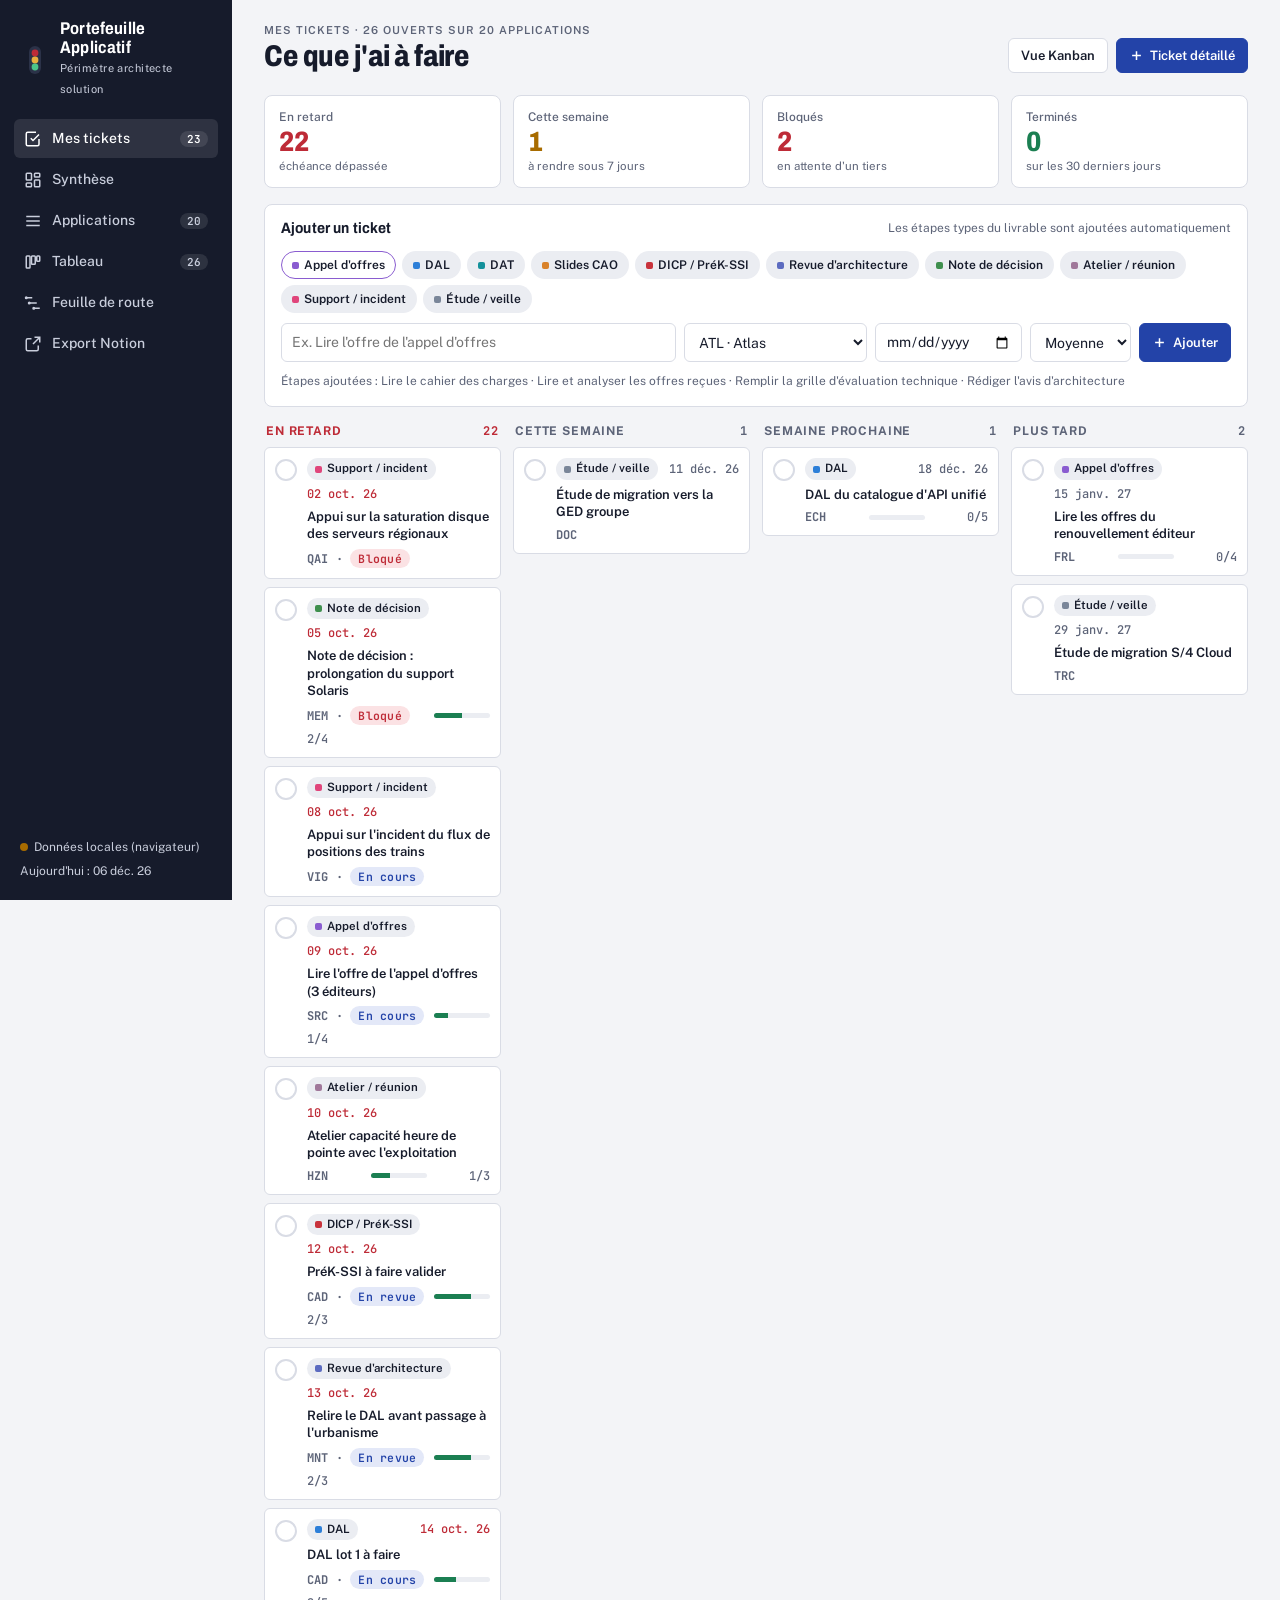
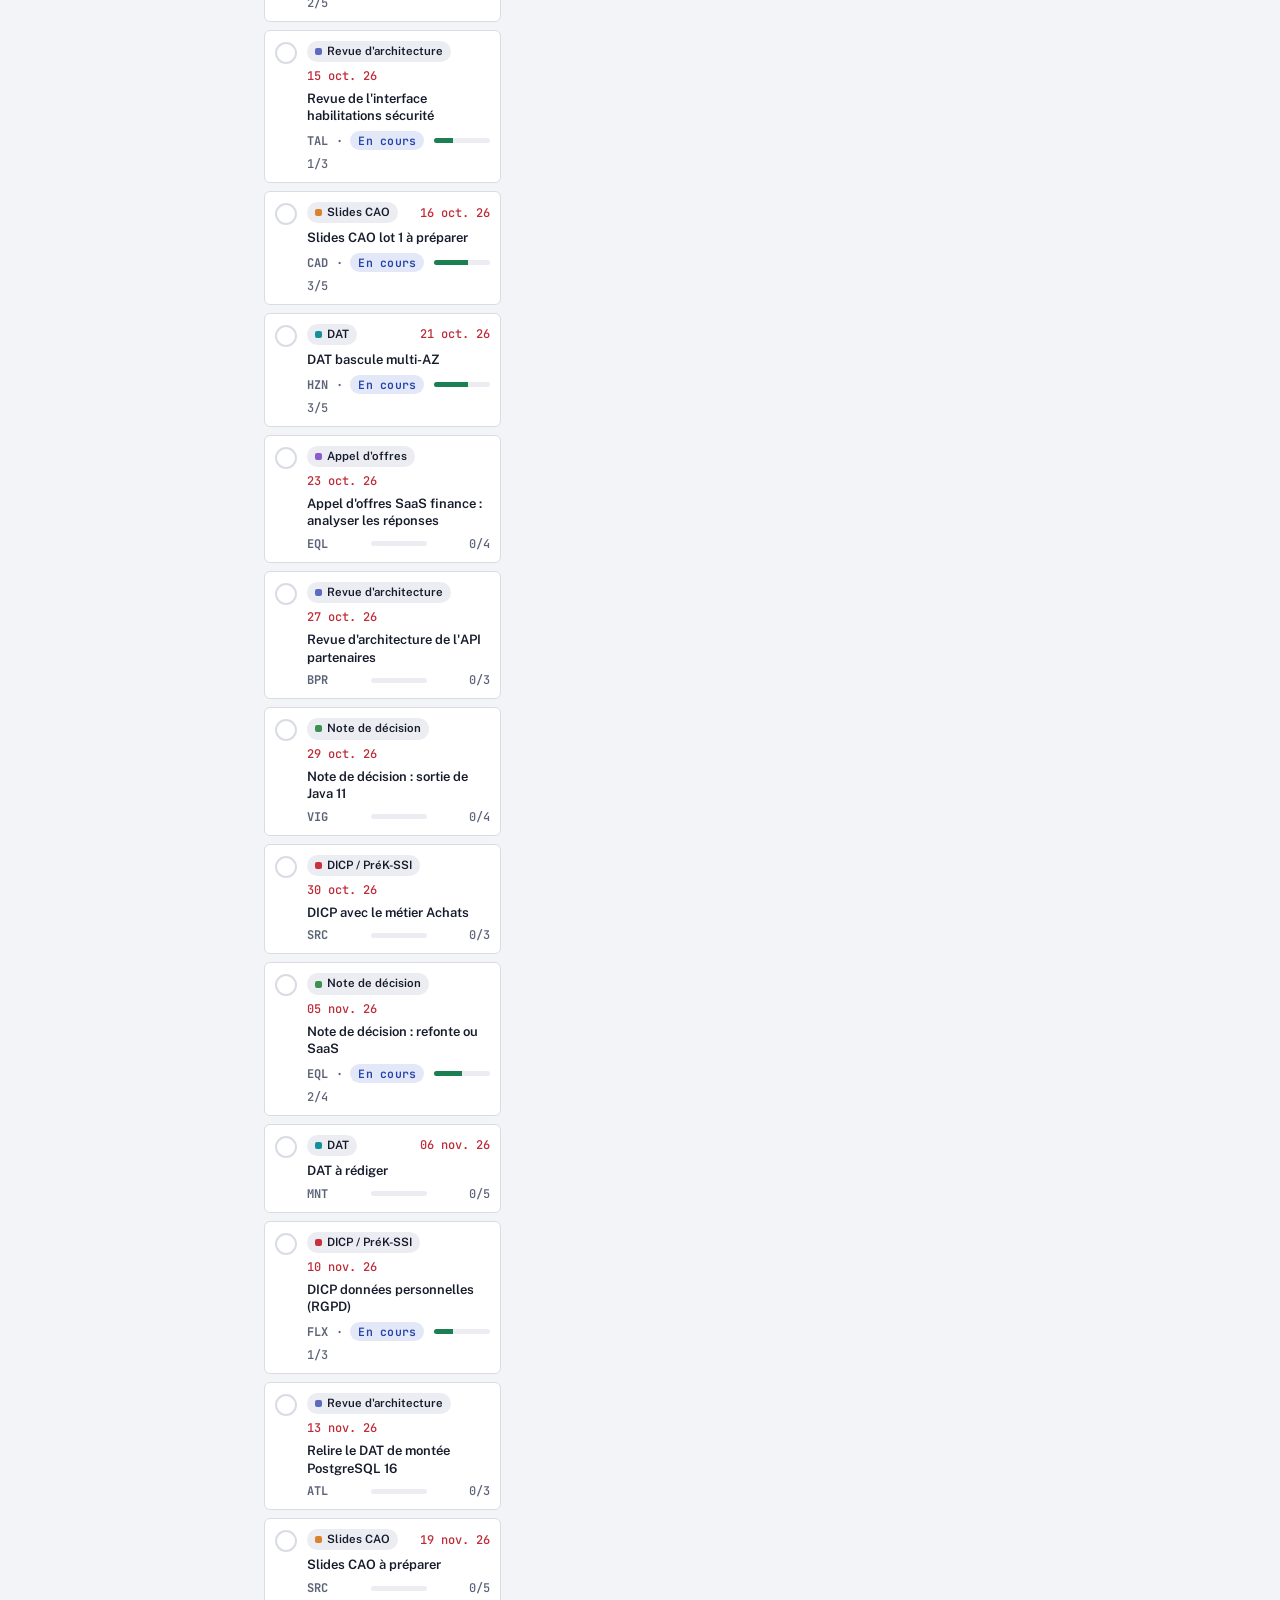
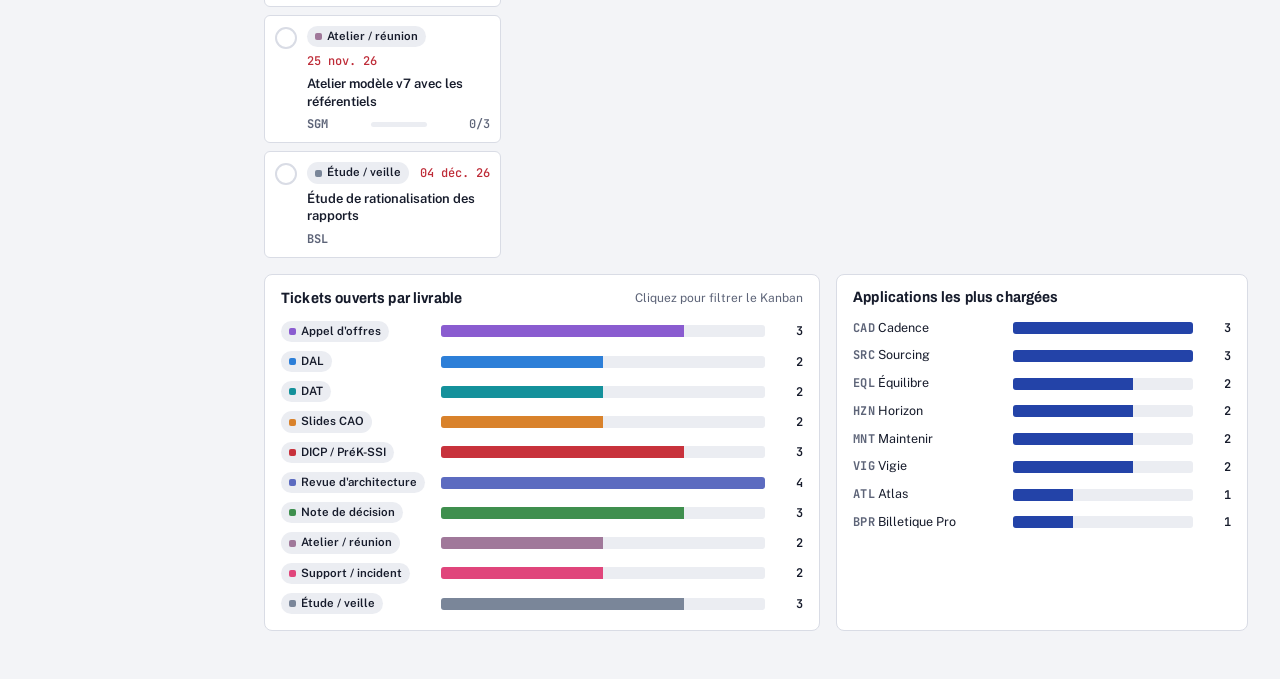
==== commit 69f46e55: "feat: vue Mes tickets (livrables d'architecte, étapes types, agenda) et mise à jour des imports Jira" ====
--- a/portefeuille-applicatif/index.html
+++ b/portefeuille-applicatif/index.html
@@ -111,6 +111,50 @@
 .date.late{color:var(--crit)}
 .prio{width:4px;height:28px;border-radius:2px;background:var(--line)}
 .prio.Critique{background:var(--crit)} .prio.Haute{background:var(--warn)} .prio.Moyenne{background:var(--accent)} .prio.Basse{background:var(--muted)}
+/* type de livrable */
+.tchip{background:var(--surface-2);color:var(--fg)}
+.tchip::before{content:"";width:7px;height:7px;border-radius:2px;background:var(--tc,var(--muted))}
+.t-ao{--tc:#8A5CD0}.t-dal{--tc:#2D7FD8}.t-dat{--tc:#14919B}.t-cao{--tc:#D9822B}.t-ssi{--tc:#C8323C}
+.t-rev{--tc:#5C6BC0}.t-dec{--tc:#3F8F4E}.t-ate{--tc:#A0789A}.t-inc{--tc:#E0457B}.t-etu{--tc:#7A8699}
+.prog{display:inline-block;width:56px;height:5px;border-radius:3px;background:var(--surface-2);overflow:hidden;vertical-align:middle}
+.prog i{display:block;height:100%;background:var(--ok)}
+/* agenda des tickets */
+.agenda{display:grid;grid-template-columns:repeat(4,minmax(0,1fr));gap:12px}
+.bucket{display:flex;flex-direction:column;gap:8px;min-width:0}
+.bucket-h{display:flex;justify-content:space-between;align-items:baseline;font:700 12px var(--f-body);text-transform:uppercase;letter-spacing:.07em;color:var(--muted);padding:0 2px}
+.bucket-h.late{color:var(--crit)}
+.bucket-h .n{font-family:var(--f-mono)}
+.tk{display:grid;grid-template-columns:auto minmax(0,1fr);gap:10px;align-items:start;background:var(--surface);border:1px solid var(--line);border-radius:6px;padding:10px}
+.tk:hover{border-color:var(--accent)}
+.tk .body{all:unset;cursor:pointer;display:flex;flex-direction:column;gap:6px;min-width:0}
+.tk .ti{font-weight:600;font-size:13px;line-height:1.35}
+.tk .meta{display:flex;flex-wrap:wrap;gap:6px;align-items:center;justify-content:space-between}
+.done-btn{all:unset;cursor:pointer;width:18px;height:18px;border-radius:50%;border:2px solid var(--line);display:grid;place-items:center;margin-top:1px}
+.done-btn:hover{border-color:var(--ok);background:var(--ok-soft)}
+.done-btn:focus-visible{outline:2px solid var(--accent)}
+.done-btn svg{width:11px;height:11px;opacity:0;color:var(--ok)}
+.done-btn:hover svg{opacity:1}
+.quick{display:flex;flex-direction:column;gap:10px}
+.quick .chips{display:flex;flex-wrap:wrap;gap:6px}
+.quick .chips button{all:unset;cursor:pointer;border-radius:999px}
+.quick .chips button .tchip{padding:4px 10px;font-size:12px;border:1px solid transparent}
+.quick .chips button[aria-pressed="true"] .tchip{border-color:var(--tc);background:var(--surface)}
+.quick .chips button:focus-visible{outline:2px solid var(--accent)}
+.quick .row{display:flex;flex-wrap:wrap;gap:8px}
+.quick .row input,.quick .row select{background:var(--surface);border:1px solid var(--line);border-radius:6px;padding:7px 10px;min-width:0}
+.quick .row #q-titre{flex:1 1 280px}
+.quick .hint{font-size:12px;color:var(--muted)}
+.checks{list-style:none;margin:0;padding:0;display:flex;flex-direction:column;gap:4px}
+.checks li{display:flex;gap:8px;align-items:center}
+.checks input[type=checkbox]{width:16px;height:16px;accent-color:var(--ok)}
+.checks .lb{flex:1;min-width:0;text-transform:none;letter-spacing:0;font-size:13.5px;font-weight:500;color:var(--fg)}
+.checks li.ok .lb{text-decoration:line-through;color:var(--muted)}
+.checks .rm{all:unset;cursor:pointer;color:var(--muted);padding:0 4px}
+.checks .rm:hover{color:var(--crit)}
+.add-step{display:flex;gap:6px;margin-top:6px}
+.add-step input{flex:1;min-width:0;background:var(--surface);border:1px solid var(--line);border-radius:6px;padding:6px 9px}
+@media (max-width:1180px){.agenda{grid-template-columns:repeat(2,minmax(0,1fr))}}
+@media (max-width:620px){.agenda{grid-template-columns:minmax(0,1fr)}}
 /* bars */
 .bars{display:flex;flex-direction:column;gap:9px}
 .bar{display:grid;grid-template-columns:118px minmax(0,1fr) 28px;gap:10px;align-items:center;font-size:12.5px}
@@ -221,7 +265,8 @@
       <div><b>Portefeuille Applicatif</b><small>Périmètre architecte solution</small></div>
     </div>
     <nav class="nav" aria-label="Vues">
-      <button data-view="synthese" aria-current="page"><svg viewBox="0 0 24 24" fill="none" stroke="currentColor" stroke-width="2"><rect x="3" y="3" width="7" height="9" rx="1"/><rect x="14" y="3" width="7" height="5" rx="1"/><rect x="14" y="12" width="7" height="9" rx="1"/><rect x="3" y="16" width="7" height="5" rx="1"/></svg><span class="lbl">Synthèse</span></button>
+      <button data-view="tickets" aria-current="page"><svg viewBox="0 0 24 24" fill="none" stroke="currentColor" stroke-width="2"><path d="M9 11l3 3 8-8"/><path d="M20 12v7a2 2 0 0 1-2 2H5a2 2 0 0 1-2-2V5a2 2 0 0 1 2-2h11"/></svg><span class="lbl">Mes tickets</span><span class="count" id="c-mine">0</span></button>
+      <button data-view="synthese"><svg viewBox="0 0 24 24" fill="none" stroke="currentColor" stroke-width="2"><rect x="3" y="3" width="7" height="9" rx="1"/><rect x="14" y="3" width="7" height="5" rx="1"/><rect x="14" y="12" width="7" height="9" rx="1"/><rect x="3" y="16" width="7" height="5" rx="1"/></svg><span class="lbl">Synthèse</span></button>
       <button data-view="portefeuille"><svg viewBox="0 0 24 24" fill="none" stroke="currentColor" stroke-width="2"><path d="M3 6h18M3 12h18M3 18h18"/></svg><span class="lbl">Applications</span><span class="count" id="c-apps">0</span></button>
       <button data-view="tableau"><svg viewBox="0 0 24 24" fill="none" stroke="currentColor" stroke-width="2"><rect x="3" y="4" width="5" height="16" rx="1"/><rect x="10" y="4" width="5" height="11" rx="1"/><rect x="17" y="4" width="4" height="7" rx="1"/></svg><span class="lbl">Tableau</span><span class="count" id="c-open">0</span></button>
       <button data-view="feuille"><svg viewBox="0 0 24 24" fill="none" stroke="currentColor" stroke-width="2"><path d="M3 5h8M7 12h10M13 19h8"/><circle cx="3" cy="5" r="1"/><circle cx="7" cy="12" r="1"/><circle cx="13" cy="19" r="1"/></svg><span class="lbl">Feuille de route</span></button>
@@ -237,9 +282,25 @@
 <div id="layer"></div>
 
 <script>
-const SEED = {"apps":[{"code":"ATL","nom":"Atlas","domaine":"Gares & Réseau","description":"Référentiel des gares et points d'arrêt","cycle":"Run","sante":"OK","criticite":"Élevée","dicp":"3-3-3-2","hebergement":"Cloud AWS","techno":"Java 17 · PostgreSQL","equipe":"Squad Référentiels","cao":"Validé","caoDate":"2025-11-18","dette":2,"version":"4.2.1","jalon":"Montée de version PostgreSQL 16","jalonDate":"2026-11-20","ssi":"Conforme","finSupport":"2028-06-30","id":"atl","notes":"","exemple":true},{"code":"HZN","nom":"Horizon","domaine":"Voyageurs","description":"Information voyageurs temps réel (retards, voies)","cycle":"Run","sante":"Vigilance","criticite":"Critique","dicp":"4-4-3-3","hebergement":"Cloud AWS","techno":"Kotlin · Kafka · Redis","equipe":"Squad Info Voyageurs","cao":"Validé","caoDate":"2025-06-12","dette":3,"version":"7.0.4","jalon":"Bascule multi-AZ","jalonDate":"2026-10-28","ssi":"Écarts","finSupport":"2029-01-31","id":"hzn","notes":"","exemple":true},{"code":"CAD","nom":"Cadence","domaine":"Production","description":"Planification des roulements conducteurs","cycle":"Build","sante":"OK","criticite":"Élevée","dicp":"3-4-3-3","hebergement":"Cloud Azure","techno":"Python · FastAPI · Angular","equipe":"Squad Production","cao":"En cours","caoDate":"2026-10-22","dette":2,"version":"0.9.0","jalon":"Mise en production lot 1","jalonDate":"2026-12-08","ssi":"À évaluer","finSupport":"2030-12-31","id":"cad","notes":"","exemple":true},{"code":"VIG","nom":"Vigie","domaine":"Circulation","description":"Supervision des incidents de circulation","cycle":"Run","sante":"Incident","criticite":"Critique","dicp":"4-4-4-3","hebergement":"On-premise","techno":"Java 11 · Oracle","equipe":"Squad Circulation","cao":"Validé","caoDate":"2024-09-03","dette":4,"version":"3.8.2","jalon":"Migration Java 21","jalonDate":"2027-02-15","ssi":"Écarts","finSupport":"2026-12-31","id":"vig","notes":"","exemple":true},{"code":"TRC","nom":"Traction","domaine":"Maintenance","description":"Gestion de la maintenance du matériel roulant","cycle":"Run","sante":"OK","criticite":"Élevée","dicp":"3-3-3-2","hebergement":"On-premise","techno":"SAP PM · ABAP","equipe":"Pôle Maintenance","cao":"Validé","caoDate":"2024-03-21","dette":3,"version":"S4-2023","jalon":"Étude migration S/4 Cloud","jalonDate":"2027-03-31","ssi":"Conforme","finSupport":"2027-12-31","id":"trc","notes":"","exemple":true},{"code":"BPR","nom":"Billetique Pro","domaine":"Distribution","description":"Vente et facturation B2B entreprises","cycle":"Run","sante":"OK","criticite":"Élevée","dicp":"3-3-4-4","hebergement":"Cloud AWS","techno":"Node.js · React · DynamoDB","equipe":"Squad Distribution","cao":"Validé","caoDate":"2025-02-10","dette":2,"version":"5.3.0","jalon":"Ouverture API partenaires","jalonDate":"2026-11-12","ssi":"Conforme","finSupport":"2029-06-30","id":"bpr","notes":"","exemple":true},{"code":"QAI","nom":"Quai","domaine":"Voyageurs","description":"Pilotage de l'affichage sur les quais","cycle":"Run","sante":"Vigilance","criticite":"Critique","dicp":"4-3-3-2","hebergement":"Hybride","techno":"C# .NET 8 · SQL Server","equipe":"Squad Info Voyageurs","cao":"Validé","caoDate":"2025-04-08","dette":3,"version":"2.11.0","jalon":"Remplacement afficheurs lot Sud-Est","jalonDate":"2026-10-20","ssi":"Conforme","finSupport":"2028-09-30","id":"qai","notes":"","exemple":true},{"code":"SGM","nom":"Sigma","domaine":"Gares & Réseau","description":"Référentiel de l'infrastructure ferroviaire","cycle":"Run","sante":"OK","criticite":"Élevée","dicp":"3-3-4-3","hebergement":"Cloud Azure","techno":"Java 17 · Neo4j","equipe":"Squad Référentiels","cao":"Validé","caoDate":"2025-09-30","dette":2,"version":"6.1.0","jalon":"Publication du modèle v7","jalonDate":"2027-01-20","ssi":"Conforme","finSupport":"2029-12-31","id":"sgm","notes":"","exemple":true},{"code":"FRL","nom":"Fretlink","domaine":"Fret","description":"Suivi des wagons et des convois fret","cycle":"Run","sante":"OK","criticite":"Moyenne","dicp":"2-3-3-2","hebergement":"SaaS","techno":"Plateforme éditeur","equipe":"Pôle Fret","cao":"Validé","caoDate":"2024-11-14","dette":2,"version":"2026.2","jalon":"Renouvellement du contrat éditeur","jalonDate":"2027-04-01","ssi":"Conforme","finSupport":"2027-04-01","id":"frl","notes":"","exemple":true},{"code":"TAL","nom":"Talents","domaine":"RH","description":"Gestion des compétences et habilitations","cycle":"Run","sante":"OK","criticite":"Moyenne","dicp":"2-3-4-4","hebergement":"SaaS","techno":"Plateforme éditeur","equipe":"Pôle RH","cao":"Validé","caoDate":"2025-05-19","dette":1,"version":"2026.3","jalon":"Interface habilitations sécurité","jalonDate":"2026-12-15","ssi":"Conforme","finSupport":"2028-12-31","id":"tal","notes":"","exemple":true},{"code":"EQL","nom":"Équilibre","domaine":"Finance","description":"Consolidation budgétaire et refacturation","cycle":"Run","sante":"OK","criticite":"Moyenne","dicp":"2-2-4-4","hebergement":"On-premise","techno":"Java 8 · Oracle · BO","equipe":"Pôle Finance","cao":"Validé","caoDate":"2023-10-02","dette":5,"version":"1.14.7","jalon":"Décision cible : refonte ou SaaS","jalonDate":"2026-11-05","ssi":"Écarts","finSupport":"2026-12-31","id":"eql","notes":"","exemple":true},{"code":"SRC","nom":"Sourcing","domaine":"Achats","description":"Gestion des appels d'offres fournisseurs","cycle":"Projet","sante":"OK","criticite":"Faible","dicp":"2-2-3-3","hebergement":"SaaS","techno":"Plateforme éditeur","equipe":"Pôle Achats","cao":"À passer","caoDate":"2026-11-26","dette":1,"version":"—","jalon":"Passage en CAO","jalonDate":"2026-11-26","ssi":"À évaluer","finSupport":"2031-12-31","id":"src","notes":"","exemple":true},{"code":"DOC","nom":"Docuref","domaine":"Transverse","description":"GED documentaire technique","cycle":"Run","sante":"Vigilance","criticite":"Moyenne","dicp":"2-3-3-3","hebergement":"On-premise","techno":"Alfresco 6 · PostgreSQL","equipe":"Squad Socle","cao":"Validé","caoDate":"2022-06-14","dette":4,"version":"6.2","jalon":"Migration vers la GED groupe","jalonDate":"2027-06-30","ssi":"Écarts","finSupport":"2026-12-31","id":"doc","notes":"","exemple":true},{"code":"MNT","nom":"Maintenir","domaine":"Maintenance","description":"GMAO des installations fixes","cycle":"Build","sante":"OK","criticite":"Élevée","dicp":"3-3-3-3","hebergement":"Cloud Azure","techno":"Java 21 · Spring · React","equipe":"Pôle Maintenance","cao":"En cours","caoDate":"2026-10-15","dette":1,"version":"0.6.0","jalon":"Pilote sur 2 établissements","jalonDate":"2027-01-12","ssi":"À évaluer","finSupport":"2031-06-30","id":"mnt","notes":"","exemple":true},{"code":"MOB","nom":"Mobilité Agents","domaine":"Production","description":"Application mobile des agents de terrain","cycle":"Run","sante":"OK","criticite":"Élevée","dicp":"3-3-3-3","hebergement":"Cloud AWS","techno":"Flutter · GraphQL","equipe":"Squad Production","cao":"Validé","caoDate":"2025-08-26","dette":2,"version":"3.4.0","jalon":"Mode hors ligne complet","jalonDate":"2026-12-01","ssi":"Conforme","finSupport":"2029-08-31","id":"mob","notes":"","exemple":true},{"code":"FLX","nom":"Flux","domaine":"Data","description":"Plateforme data et datalake","cycle":"Run","sante":"OK","criticite":"Élevée","dicp":"3-3-3-4","hebergement":"Cloud AWS","techno":"Spark · S3 · Glue · Airflow","equipe":"Squad Data","cao":"Validé","caoDate":"2025-10-07","dette":2,"version":"2.0.0","jalon":"Ouverture au self-service BI","jalonDate":"2026-11-30","ssi":"Conforme","finSupport":"2030-12-31","id":"flx","notes":"","exemple":true},{"code":"PAS","nom":"Passe","domaine":"Transverse","description":"Gestion des identités et des accès (IAM)","cycle":"Run","sante":"OK","criticite":"Critique","dicp":"4-4-4-4","hebergement":"Hybride","techno":"Keycloak · LDAP","equipe":"Squad Socle","cao":"Validé","caoDate":"2025-03-17","dette":3,"version":"24.0","jalon":"Généralisation MFA","jalonDate":"2026-10-31","ssi":"Conforme","finSupport":"2028-03-31","id":"pas","notes":"","exemple":true},{"code":"ECH","nom":"Échangeur","domaine":"Transverse","description":"API management et passerelle d'échanges","cycle":"Run","sante":"OK","criticite":"Critique","dicp":"4-4-3-3","hebergement":"Cloud Azure","techno":"Azure APIM · Kong","equipe":"Squad Socle","cao":"Validé","caoDate":"2025-07-01","dette":2,"version":"3.2","jalon":"Catalogue d'API unifié","jalonDate":"2027-02-28","ssi":"Conforme","finSupport":"2029-12-31","id":"ech","notes":"","exemple":true},{"code":"BSL","nom":"Boussole","domaine":"Pilotage","description":"Tableaux de bord de pilotage (BI)","cycle":"Run","sante":"OK","criticite":"Faible","dicp":"1-2-3-2","hebergement":"Cloud Azure","techno":"Power BI · Synapse","equipe":"Squad Data","cao":"Validé","caoDate":"2024-12-09","dette":2,"version":"—","jalon":"Rationalisation des rapports","jalonDate":"2027-01-31","ssi":"Conforme","finSupport":"2029-06-30","id":"bsl","notes":"","exemple":true},{"code":"MEM","nom":"Mémoire","domaine":"Transverse","description":"Archivage légal des documents","cycle":"Décommissionnement","sante":"Vigilance","criticite":"Faible","dicp":"1-2-4-3","hebergement":"On-premise","techno":"Documentum · Solaris","equipe":"Squad Socle","cao":"Validé","caoDate":"2021-05-11","dette":5,"version":"7.3","jalon":"Arrêt définitif après reprise des archives","jalonDate":"2027-03-31","ssi":"Écarts","finSupport":"2026-12-31","id":"mem","notes":"","exemple":true}],"tickets":[{"appId":"vig","titre":"Incident récurrent sur le flux de positions des trains","type":"Incident","statut":"En cours","priorite":"Critique","echeance":"2026-10-09","porteur":"Squad Circulation","id":"t001","cle":"VIG-1","description":"","exemple":true,"cree":"2026-09-15"},{"appId":"vig","titre":"Plan de sortie Java 11 avant fin de support","type":"Dette technique","statut":"À faire","priorite":"Haute","echeance":"2026-11-30","porteur":"Squad Circulation","id":"t002","cle":"VIG-2","description":"","exemple":true,"cree":"2026-09-15"},{"appId":"vig","titre":"Corriger les écarts SSI relevés à l'audit","type":"Sécurité","statut":"En cours","priorite":"Haute","echeance":"2026-10-31","porteur":"RSSI domaine","id":"t003","cle":"VIG-3","description":"","exemple":true,"cree":"2026-09-15"},{"appId":"hzn","titre":"Latence des annonces en heure de pointe","type":"Incident","statut":"En revue","priorite":"Haute","echeance":"2026-10-14","porteur":"Squad Info Voyageurs","id":"t004","cle":"HZN-4","description":"","exemple":true,"cree":"2026-09-15"},{"appId":"hzn","titre":"DAT : architecture multi-AZ","type":"Décision d'architecture","statut":"En cours","priorite":"Haute","echeance":"2026-10-21","porteur":"Architecte solution","id":"t005","cle":"HZN-5","description":"","exemple":true,"cree":"2026-09-15"},{"appId":"hzn","titre":"Chiffrement des topics Kafka","type":"Sécurité","statut":"À faire","priorite":"Moyenne","echeance":"2026-12-15","porteur":"Squad Info Voyageurs","id":"t006","cle":"HZN-6","description":"","exemple":true,"cree":"2026-09-15"},{"appId":"cad","titre":"Préparer le dossier CAO lot 1","type":"Gouvernance / CAO","statut":"En cours","priorite":"Haute","echeance":"2026-10-16","porteur":"Architecte solution","id":"t007","cle":"CAD-7","description":"","exemple":true,"cree":"2026-09-15"},{"appId":"cad","titre":"Analyse de risques PréK-SSI","type":"Sécurité","statut":"À faire","priorite":"Haute","echeance":"2026-10-19","porteur":"RSSI domaine","id":"t008","cle":"CAD-8","description":"","exemple":true,"cree":"2026-09-15"},{"appId":"cad","titre":"Interface avec Mobilité Agents","type":"Évolution","statut":"À faire","priorite":"Moyenne","echeance":"2026-11-25","porteur":"Squad Production","id":"t009","cle":"CAD-9","description":"","exemple":true,"cree":"2026-09-15"},{"appId":"qai","titre":"Saturation disque sur les serveurs régionaux","type":"Incident","statut":"Bloqué","priorite":"Haute","echeance":"2026-10-02","porteur":"Exploitation","id":"t010","cle":"QAI-10","description":"","exemple":true,"cree":"2026-09-15"},{"appId":"qai","titre":"Déploiement afficheurs lot Sud-Est","type":"Évolution","statut":"En cours","priorite":"Moyenne","echeance":"2026-10-20","porteur":"Squad Info Voyageurs","id":"t011","cle":"QAI-11","description":"","exemple":true,"cree":"2026-09-15"},{"appId":"eql","titre":"Note de décision : refonte ou SaaS","type":"Décision d'architecture","statut":"En revue","priorite":"Haute","echeance":"2026-11-05","porteur":"Architecte solution","id":"t012","cle":"EQL-12","description":"","exemple":true,"cree":"2026-09-15"},{"appId":"eql","titre":"Fin de support Java 8 : dérogation temporaire","type":"Dette technique","statut":"Bloqué","priorite":"Haute","echeance":"2026-10-05","porteur":"Pôle Finance","id":"t013","cle":"EQL-13","description":"","exemple":true,"cree":"2026-09-15"},{"appId":"src","titre":"Remplir la trame CAO","type":"Gouvernance / CAO","statut":"À faire","priorite":"Moyenne","echeance":"2026-11-12","porteur":"Architecte solution","id":"t014","cle":"SRC-14","description":"","exemple":true,"cree":"2026-09-15"},{"appId":"src","titre":"Qualification DICP avec le métier","type":"Gouvernance / CAO","statut":"À faire","priorite":"Moyenne","echeance":"2026-10-30","porteur":"Pôle Achats","id":"t015","cle":"SRC-15","description":"","exemple":true,"cree":"2026-09-15"},{"appId":"doc","titre":"Plan de migration vers la GED groupe","type":"Évolution","statut":"À faire","priorite":"Moyenne","echeance":"2027-01-15","porteur":"Squad Socle","id":"t016","cle":"DOC-16","description":"","exemple":true,"cree":"2026-09-15"},{"appId":"doc","titre":"Montée de version Alfresco (CVE)","type":"Sécurité","statut":"En cours","priorite":"Critique","echeance":"2026-10-10","porteur":"Squad Socle","id":"t017","cle":"DOC-17","description":"","exemple":true,"cree":"2026-09-15"},{"appId":"mnt","titre":"Revue du DAL avec l'urbanisme","type":"Gouvernance / CAO","statut":"En revue","priorite":"Moyenne","echeance":"2026-10-13","porteur":"Architecte solution","id":"t018","cle":"MNT-18","description":"","exemple":true,"cree":"2026-09-15"},{"appId":"mnt","titre":"Choix de l'outil de cartographie mobile","type":"Décision d'architecture","statut":"À faire","priorite":"Basse","echeance":"2026-11-20","porteur":"Pôle Maintenance","id":"t019","cle":"MNT-19","description":"","exemple":true,"cree":"2026-09-15"},{"appId":"mem","titre":"Reprise des archives vers la nouvelle cible","type":"Évolution","statut":"En cours","priorite":"Moyenne","echeance":"2027-02-28","porteur":"Squad Socle","id":"t020","cle":"MEM-20","description":"","exemple":true,"cree":"2026-09-15"},{"appId":"mem","titre":"Contrat de support Solaris : prolongation 6 mois","type":"Gouvernance / CAO","statut":"Bloqué","priorite":"Haute","echeance":"2026-10-15","porteur":"Pôle Achats","id":"t021","cle":"MEM-21","description":"","exemple":true,"cree":"2026-09-15"},{"appId":"pas","titre":"Généralisation MFA sur les applications Run","type":"Sécurité","statut":"En cours","priorite":"Haute","echeance":"2026-10-31","porteur":"Squad Socle","id":"t022","cle":"PAS-22","description":"","exemple":true,"cree":"2026-09-15"},{"appId":"ech","titre":"Normaliser les contrats d'API (OpenAPI 3.1)","type":"Évolution","statut":"À faire","priorite":"Basse","echeance":"2027-01-31","porteur":"Squad Socle","id":"t023","cle":"ECH-23","description":"","exemple":true,"cree":"2026-09-15"},{"appId":"flx","titre":"Gouvernance des données personnelles (RGPD)","type":"Sécurité","statut":"En revue","priorite":"Moyenne","echeance":"2026-11-10","porteur":"Squad Data","id":"t024","cle":"FLX-24","description":"","exemple":true,"cree":"2026-09-15"},{"appId":"bpr","titre":"Ouverture de l'API partenaires","type":"Évolution","statut":"En cours","priorite":"Moyenne","echeance":"2026-11-12","porteur":"Squad Distribution","id":"t025","cle":"BPR-25","description":"","exemple":true,"cree":"2026-09-15"},{"appId":"atl","titre":"Montée de version PostgreSQL 16","type":"Dette technique","statut":"À faire","priorite":"Moyenne","echeance":"2026-11-20","porteur":"Squad Référentiels","id":"t026","cle":"ATL-26","description":"","exemple":true,"cree":"2026-09-15"},{"appId":"trc","titre":"Étude de migration S/4 Cloud","type":"Décision d'architecture","statut":"À faire","priorite":"Basse","echeance":"2027-03-31","porteur":"Pôle Maintenance","id":"t027","cle":"TRC-27","description":"","exemple":true,"cree":"2026-09-15"},{"appId":"mob","titre":"Mode hors ligne complet","type":"Évolution","statut":"Terminé","priorite":"Moyenne","echeance":"2026-09-30","porteur":"Squad Production","id":"t028","cle":"MOB-28","description":"","exemple":true,"cree":"2026-09-15"},{"appId":"frl","titre":"Bilan éditeur avant renouvellement","type":"Gouvernance / CAO","statut":"Terminé","priorite":"Basse","echeance":"2026-09-25","porteur":"Pôle Fret","id":"t029","cle":"FRL-29","description":"","exemple":true,"cree":"2026-09-15"},{"appId":"tal","titre":"Interface habilitations sécurité","type":"Évolution","statut":"En cours","priorite":"Moyenne","echeance":"2026-12-15","porteur":"Pôle RH","id":"t030","cle":"TAL-30","description":"","exemple":true,"cree":"2026-09-15"}]};
+const SEED = {"apps":[{"code":"ATL","nom":"Atlas","domaine":"Gares & Réseau","description":"Référentiel des gares et points d'arrêt","cycle":"Run","sante":"OK","criticite":"Élevée","dicp":"3-3-3-2","hebergement":"Cloud AWS","techno":"Java 17 · PostgreSQL","equipe":"Squad Référentiels","cao":"Validé","caoDate":"2025-11-18","dette":2,"version":"4.2.1","jalon":"Montée de version PostgreSQL 16","jalonDate":"2026-11-20","ssi":"Conforme","finSupport":"2028-06-30","id":"atl","notes":"","exemple":true},{"code":"HZN","nom":"Horizon","domaine":"Voyageurs","description":"Information voyageurs temps réel (retards, voies)","cycle":"Run","sante":"Vigilance","criticite":"Critique","dicp":"4-4-3-3","hebergement":"Cloud AWS","techno":"Kotlin · Kafka · Redis","equipe":"Squad Info Voyageurs","cao":"Validé","caoDate":"2025-06-12","dette":3,"version":"7.0.4","jalon":"Bascule multi-AZ","jalonDate":"2026-10-28","ssi":"Écarts","finSupport":"2029-01-31","id":"hzn","notes":"","exemple":true},{"code":"CAD","nom":"Cadence","domaine":"Production","description":"Planification des roulements conducteurs","cycle":"Build","sante":"OK","criticite":"Élevée","dicp":"3-4-3-3","hebergement":"Cloud Azure","techno":"Python · FastAPI · Angular","equipe":"Squad Production","cao":"En cours","caoDate":"2026-10-22","dette":2,"version":"0.9.0","jalon":"Mise en production lot 1","jalonDate":"2026-12-08","ssi":"À évaluer","finSupport":"2030-12-31","id":"cad","notes":"","exemple":true},{"code":"VIG","nom":"Vigie","domaine":"Circulation","description":"Supervision des incidents de circulation","cycle":"Run","sante":"Incident","criticite":"Critique","dicp":"4-4-4-3","hebergement":"On-premise","techno":"Java 11 · Oracle","equipe":"Squad Circulation","cao":"Validé","caoDate":"2024-09-03","dette":4,"version":"3.8.2","jalon":"Migration Java 21","jalonDate":"2027-02-15","ssi":"Écarts","finSupport":"2026-12-31","id":"vig","notes":"","exemple":true},{"code":"TRC","nom":"Traction","domaine":"Maintenance","description":"Gestion de la maintenance du matériel roulant","cycle":"Run","sante":"OK","criticite":"Élevée","dicp":"3-3-3-2","hebergement":"On-premise","techno":"SAP PM · ABAP","equipe":"Pôle Maintenance","cao":"Validé","caoDate":"2024-03-21","dette":3,"version":"S4-2023","jalon":"Étude migration S/4 Cloud","jalonDate":"2027-03-31","ssi":"Conforme","finSupport":"2027-12-31","id":"trc","notes":"","exemple":true},{"code":"BPR","nom":"Billetique Pro","domaine":"Distribution","description":"Vente et facturation B2B entreprises","cycle":"Run","sante":"OK","criticite":"Élevée","dicp":"3-3-4-4","hebergement":"Cloud AWS","techno":"Node.js · React · DynamoDB","equipe":"Squad Distribution","cao":"Validé","caoDate":"2025-02-10","dette":2,"version":"5.3.0","jalon":"Ouverture API partenaires","jalonDate":"2026-11-12","ssi":"Conforme","finSupport":"2029-06-30","id":"bpr","notes":"","exemple":true},{"code":"QAI","nom":"Quai","domaine":"Voyageurs","description":"Pilotage de l'affichage sur les quais","cycle":"Run","sante":"Vigilance","criticite":"Critique","dicp":"4-3-3-2","hebergement":"Hybride","techno":"C# .NET 8 · SQL Server","equipe":"Squad Info Voyageurs","cao":"Validé","caoDate":"2025-04-08","dette":3,"version":"2.11.0","jalon":"Remplacement afficheurs lot Sud-Est","jalonDate":"2026-10-20","ssi":"Conforme","finSupport":"2028-09-30","id":"qai","notes":"","exemple":true},{"code":"SGM","nom":"Sigma","domaine":"Gares & Réseau","description":"Référentiel de l'infrastructure ferroviaire","cycle":"Run","sante":"OK","criticite":"Élevée","dicp":"3-3-4-3","hebergement":"Cloud Azure","techno":"Java 17 · Neo4j","equipe":"Squad Référentiels","cao":"Validé","caoDate":"2025-09-30","dette":2,"version":"6.1.0","jalon":"Publication du modèle v7","jalonDate":"2027-01-20","ssi":"Conforme","finSupport":"2029-12-31","id":"sgm","notes":"","exemple":true},{"code":"FRL","nom":"Fretlink","domaine":"Fret","description":"Suivi des wagons et des convois fret","cycle":"Run","sante":"OK","criticite":"Moyenne","dicp":"2-3-3-2","hebergement":"SaaS","techno":"Plateforme éditeur","equipe":"Pôle Fret","cao":"Validé","caoDate":"2024-11-14","dette":2,"version":"2026.2","jalon":"Renouvellement du contrat éditeur","jalonDate":"2027-04-01","ssi":"Conforme","finSupport":"2027-04-01","id":"frl","notes":"","exemple":true},{"code":"TAL","nom":"Talents","domaine":"RH","description":"Gestion des compétences et habilitations","cycle":"Run","sante":"OK","criticite":"Moyenne","dicp":"2-3-4-4","hebergement":"SaaS","techno":"Plateforme éditeur","equipe":"Pôle RH","cao":"Validé","caoDate":"2025-05-19","dette":1,"version":"2026.3","jalon":"Interface habilitations sécurité","jalonDate":"2026-12-15","ssi":"Conforme","finSupport":"2028-12-31","id":"tal","notes":"","exemple":true},{"code":"EQL","nom":"Équilibre","domaine":"Finance","description":"Consolidation budgétaire et refacturation","cycle":"Run","sante":"OK","criticite":"Moyenne","dicp":"2-2-4-4","hebergement":"On-premise","techno":"Java 8 · Oracle · BO","equipe":"Pôle Finance","cao":"Validé","caoDate":"2023-10-02","dette":5,"version":"1.14.7","jalon":"Décision cible : refonte ou SaaS","jalonDate":"2026-11-05","ssi":"Écarts","finSupport":"2026-12-31","id":"eql","notes":"","exemple":true},{"code":"SRC","nom":"Sourcing","domaine":"Achats","description":"Gestion des appels d'offres fournisseurs","cycle":"Projet","sante":"OK","criticite":"Faible","dicp":"2-2-3-3","hebergement":"SaaS","techno":"Plateforme éditeur","equipe":"Pôle Achats","cao":"À passer","caoDate":"2026-11-26","dette":1,"version":"—","jalon":"Passage en CAO","jalonDate":"2026-11-26","ssi":"À évaluer","finSupport":"2031-12-31","id":"src","notes":"","exemple":true},{"code":"DOC","nom":"Docuref","domaine":"Transverse","description":"GED documentaire technique","cycle":"Run","sante":"Vigilance","criticite":"Moyenne","dicp":"2-3-3-3","hebergement":"On-premise","techno":"Alfresco 6 · PostgreSQL","equipe":"Squad Socle","cao":"Validé","caoDate":"2022-06-14","dette":4,"version":"6.2","jalon":"Migration vers la GED groupe","jalonDate":"2027-06-30","ssi":"Écarts","finSupport":"2026-12-31","id":"doc","notes":"","exemple":true},{"code":"MNT","nom":"Maintenir","domaine":"Maintenance","description":"GMAO des installations fixes","cycle":"Build","sante":"OK","criticite":"Élevée","dicp":"3-3-3-3","hebergement":"Cloud Azure","techno":"Java 21 · Spring · React","equipe":"Pôle Maintenance","cao":"En cours","caoDate":"2026-10-15","dette":1,"version":"0.6.0","jalon":"Pilote sur 2 établissements","jalonDate":"2027-01-12","ssi":"À évaluer","finSupport":"2031-06-30","id":"mnt","notes":"","exemple":true},{"code":"MOB","nom":"Mobilité Agents","domaine":"Production","description":"Application mobile des agents de terrain","cycle":"Run","sante":"OK","criticite":"Élevée","dicp":"3-3-3-3","hebergement":"Cloud AWS","techno":"Flutter · GraphQL","equipe":"Squad Production","cao":"Validé","caoDate":"2025-08-26","dette":2,"version":"3.4.0","jalon":"Mode hors ligne complet","jalonDate":"2026-12-01","ssi":"Conforme","finSupport":"2029-08-31","id":"mob","notes":"","exemple":true},{"code":"FLX","nom":"Flux","domaine":"Data","description":"Plateforme data et datalake","cycle":"Run","sante":"OK","criticite":"Élevée","dicp":"3-3-3-4","hebergement":"Cloud AWS","techno":"Spark · S3 · Glue · Airflow","equipe":"Squad Data","cao":"Validé","caoDate":"2025-10-07","dette":2,"version":"2.0.0","jalon":"Ouverture au self-service BI","jalonDate":"2026-11-30","ssi":"Conforme","finSupport":"2030-12-31","id":"flx","notes":"","exemple":true},{"code":"PAS","nom":"Passe","domaine":"Transverse","description":"Gestion des identités et des accès (IAM)","cycle":"Run","sante":"OK","criticite":"Critique","dicp":"4-4-4-4","hebergement":"Hybride","techno":"Keycloak · LDAP","equipe":"Squad Socle","cao":"Validé","caoDate":"2025-03-17","dette":3,"version":"24.0","jalon":"Généralisation MFA","jalonDate":"2026-10-31","ssi":"Conforme","finSupport":"2028-03-31","id":"pas","notes":"","exemple":true},{"code":"ECH","nom":"Échangeur","domaine":"Transverse","description":"API management et passerelle d'échanges","cycle":"Run","sante":"OK","criticite":"Critique","dicp":"4-4-3-3","hebergement":"Cloud Azure","techno":"Azure APIM · Kong","equipe":"Squad Socle","cao":"Validé","caoDate":"2025-07-01","dette":2,"version":"3.2","jalon":"Catalogue d'API unifié","jalonDate":"2027-02-28","ssi":"Conforme","finSupport":"2029-12-31","id":"ech","notes":"","exemple":true},{"code":"BSL","nom":"Boussole","domaine":"Pilotage","description":"Tableaux de bord de pilotage (BI)","cycle":"Run","sante":"OK","criticite":"Faible","dicp":"1-2-3-2","hebergement":"Cloud Azure","techno":"Power BI · Synapse","equipe":"Squad Data","cao":"Validé","caoDate":"2024-12-09","dette":2,"version":"—","jalon":"Rationalisation des rapports","jalonDate":"2027-01-31","ssi":"Conforme","finSupport":"2029-06-30","id":"bsl","notes":"","exemple":true},{"code":"MEM","nom":"Mémoire","domaine":"Transverse","description":"Archivage légal des documents","cycle":"Décommissionnement","sante":"Vigilance","criticite":"Faible","dicp":"1-2-4-3","hebergement":"On-premise","techno":"Documentum · Solaris","equipe":"Squad Socle","cao":"Validé","caoDate":"2021-05-11","dette":5,"version":"7.3","jalon":"Arrêt définitif après reprise des archives","jalonDate":"2027-03-31","ssi":"Écarts","finSupport":"2026-12-31","id":"mem","notes":"","exemple":true}],"tickets":[{"appId":"src","titre":"Lire l'offre de l'appel d'offres (3 éditeurs)","type":"Appel d'offres","statut":"En cours","priorite":"Haute","echeance":"2026-10-09","porteur":"Pôle Achats","id":"t001","cle":"SRC-1","description":"","exemple":true,"cree":"2026-09-15","etapes":[{"t":"Lire le cahier des charges","ok":true},{"t":"Lire et analyser les offres reçues","ok":false},{"t":"Remplir la grille d'évaluation technique","ok":false},{"t":"Rédiger l'avis d'architecture","ok":false}]},{"appId":"src","titre":"Slides CAO à préparer","type":"Slides CAO","statut":"À faire","priorite":"Haute","echeance":"2026-11-19","porteur":"Chef de projet Sourcing","id":"t002","cle":"SRC-2","description":"","exemple":true,"cree":"2026-09-15","etapes":[{"t":"Remplir la trame CAO","ok":false},{"t":"Schémas d'architecture","ok":false},{"t":"Analyse DICP et risques SSI","ok":false},{"t":"Répétition avec le chef de projet","ok":false},{"t":"Envoi au secrétariat CAO","ok":false}]},{"appId":"src","titre":"DICP avec le métier Achats","type":"DICP / PréK-SSI","statut":"À faire","priorite":"Moyenne","echeance":"2026-10-30","porteur":"Pôle Achats","id":"t003","cle":"SRC-3","description":"","exemple":true,"cree":"2026-09-15","etapes":[{"t":"Atelier DICP avec le métier","ok":false},{"t":"Questionnaire PréK-SSI","ok":false},{"t":"Validation RSSI","ok":false}]},{"appId":"cad","titre":"DAL lot 1 à faire","type":"DAL","statut":"En cours","priorite":"Haute","echeance":"2026-10-14","porteur":"Squad Production","id":"t004","cle":"CAD-4","description":"","exemple":true,"cree":"2026-09-15","etapes":[{"t":"Contexte et périmètre","ok":true},{"t":"Exigences fonctionnelles et non fonctionnelles","ok":true},{"t":"Architecture applicative cible","ok":false},{"t":"Flux et interfaces","ok":false},{"t":"Validation avec l'urbanisme","ok":false}]},{"appId":"cad","titre":"Slides CAO lot 1 à préparer","type":"Slides CAO","statut":"En cours","priorite":"Critique","echeance":"2026-10-16","porteur":"Chef de projet Cadence","id":"t005","cle":"CAD-5","description":"","exemple":true,"cree":"2026-09-15","etapes":[{"t":"Remplir la trame CAO","ok":true},{"t":"Schémas d'architecture","ok":true},{"t":"Analyse DICP et risques SSI","ok":true},{"t":"Répétition avec le chef de projet","ok":false},{"t":"Envoi au secrétariat CAO","ok":false}]},{"appId":"cad","titre":"PréK-SSI à faire valider","type":"DICP / PréK-SSI","statut":"En revue","priorite":"Haute","echeance":"2026-10-12","porteur":"RSSI domaine","id":"t006","cle":"CAD-6","description":"","exemple":true,"cree":"2026-09-15","etapes":[{"t":"Atelier DICP avec le métier","ok":true},{"t":"Questionnaire PréK-SSI","ok":true},{"t":"Validation RSSI","ok":false}]},{"appId":"mnt","titre":"DAT à rédiger","type":"DAT","statut":"À faire","priorite":"Moyenne","echeance":"2026-11-06","porteur":"Pôle Maintenance","id":"t007","cle":"MNT-7","description":"","exemple":true,"cree":"2026-09-15","etapes":[{"t":"Architecture technique et hébergement","ok":false},{"t":"Dimensionnement","ok":false},{"t":"Sécurité et gestion des accès","ok":false},{"t":"Exploitabilité et supervision","ok":false},{"t":"PRA / PCA","ok":false}]},{"appId":"mnt","titre":"Relire le DAL avant passage à l'urbanisme","type":"Revue d'architecture","statut":"En revue","priorite":"Moyenne","echeance":"2026-10-13","porteur":"Urbanisme SI","id":"t008","cle":"MNT-8","description":"","exemple":true,"cree":"2026-09-15","etapes":[{"t":"Lire les livrables","ok":true},{"t":"Rédiger les remarques","ok":true},{"t":"Réunion de restitution","ok":false}]},{"appId":"eql","titre":"Note de décision : refonte ou SaaS","type":"Note de décision","statut":"En cours","priorite":"Haute","echeance":"2026-11-05","porteur":"Pôle Finance","id":"t009","cle":"EQL-9","description":"","exemple":true,"cree":"2026-09-15","etapes":[{"t":"Options étudiées","ok":true},{"t":"Analyse coûts et risques","ok":true},{"t":"Recommandation","ok":false},{"t":"Validation par le comité","ok":false}]},{"appId":"eql","titre":"Appel d'offres SaaS finance : analyser les réponses","type":"Appel d'offres","statut":"À faire","priorite":"Haute","echeance":"2026-10-23","porteur":"Pôle Achats","id":"t010","cle":"EQL-10","description":"","exemple":true,"cree":"2026-09-15","etapes":[{"t":"Lire le cahier des charges","ok":false},{"t":"Lire et analyser les offres reçues","ok":false},{"t":"Remplir la grille d'évaluation technique","ok":false},{"t":"Rédiger l'avis d'architecture","ok":false}]},{"appId":"hzn","titre":"DAT bascule multi-AZ","type":"DAT","statut":"En cours","priorite":"Haute","echeance":"2026-10-21","porteur":"Squad Info Voyageurs","id":"t011","cle":"HZN-11","description":"","exemple":true,"cree":"2026-09-15","etapes":[{"t":"Architecture technique et hébergement","ok":true},{"t":"Dimensionnement","ok":true},{"t":"Sécurité et gestion des accès","ok":true},{"t":"Exploitabilité et supervision","ok":false},{"t":"PRA / PCA","ok":false}]},{"appId":"hzn","titre":"Atelier capacité heure de pointe avec l'exploitation","type":"Atelier / réunion","statut":"À faire","priorite":"Moyenne","echeance":"2026-10-10","porteur":"Exploitation","id":"t012","cle":"HZN-12","description":"","exemple":true,"cree":"2026-09-15","etapes":[{"t":"Préparer l'ordre du jour","ok":true},{"t":"Animer l'atelier","ok":false},{"t":"Envoyer le compte rendu","ok":false}]},{"appId":"vig","titre":"Note de décision : sortie de Java 11","type":"Note de décision","statut":"À faire","priorite":"Haute","echeance":"2026-10-29","porteur":"Squad Circulation","id":"t013","cle":"VIG-13","description":"","exemple":true,"cree":"2026-09-15","etapes":[{"t":"Options étudiées","ok":false},{"t":"Analyse coûts et risques","ok":false},{"t":"Recommandation","ok":false},{"t":"Validation par le comité","ok":false}]},{"appId":"vig","titre":"Appui sur l'incident du flux de positions des trains","type":"Support / incident","statut":"En cours","priorite":"Critique","echeance":"2026-10-08","porteur":"Squad Circulation","id":"t014","cle":"VIG-14","description":"","exemple":true,"cree":"2026-09-15","etapes":[]},{"appId":"doc","titre":"Étude de migration vers la GED groupe","type":"Étude / veille","statut":"À faire","priorite":"Moyenne","echeance":"2026-12-11","porteur":"Squad Socle","id":"t015","cle":"DOC-15","description":"","exemple":true,"cree":"2026-09-15","etapes":[]},{"appId":"mem","titre":"Note de décision : prolongation du support Solaris","type":"Note de décision","statut":"Bloqué","priorite":"Haute","echeance":"2026-10-05","porteur":"Pôle Achats","id":"t016","cle":"MEM-16","description":"","exemple":true,"cree":"2026-09-15","etapes":[{"t":"Options étudiées","ok":true},{"t":"Analyse coûts et risques","ok":true},{"t":"Recommandation","ok":false},{"t":"Validation par le comité","ok":false}]},{"appId":"bpr","titre":"Revue d'architecture de l'API partenaires","type":"Revue d'architecture","statut":"À faire","priorite":"Moyenne","echeance":"2026-10-27","porteur":"Squad Distribution","id":"t017","cle":"BPR-17","description":"","exemple":true,"cree":"2026-09-15","etapes":[{"t":"Lire les livrables","ok":false},{"t":"Rédiger les remarques","ok":false},{"t":"Réunion de restitution","ok":false}]},{"appId":"flx","titre":"DICP données personnelles (RGPD)","type":"DICP / PréK-SSI","statut":"En cours","priorite":"Moyenne","echeance":"2026-11-10","porteur":"DPO","id":"t018","cle":"FLX-18","description":"","exemple":true,"cree":"2026-09-15","etapes":[{"t":"Atelier DICP avec le métier","ok":true},{"t":"Questionnaire PréK-SSI","ok":false},{"t":"Validation RSSI","ok":false}]},{"appId":"trc","titre":"Étude de migration S/4 Cloud","type":"Étude / veille","statut":"À faire","priorite":"Basse","echeance":"2027-01-29","porteur":"Pôle Maintenance","id":"t019","cle":"TRC-19","description":"","exemple":true,"cree":"2026-09-15","etapes":[]},{"appId":"frl","titre":"Lire les offres du renouvellement éditeur","type":"Appel d'offres","statut":"À faire","priorite":"Moyenne","echeance":"2027-01-15","porteur":"Pôle Fret","id":"t020","cle":"FRL-20","description":"","exemple":true,"cree":"2026-09-15","etapes":[{"t":"Lire le cahier des charges","ok":false},{"t":"Lire et analyser les offres reçues","ok":false},{"t":"Remplir la grille d'évaluation technique","ok":false},{"t":"Rédiger l'avis d'architecture","ok":false}]},{"appId":"pas","titre":"Atelier généralisation MFA","type":"Atelier / réunion","statut":"Terminé","priorite":"Haute","echeance":"2026-10-01","porteur":"Squad Socle","id":"t021","cle":"PAS-21","description":"","exemple":true,"cree":"2026-09-15","etapes":[{"t":"Préparer l'ordre du jour","ok":true},{"t":"Animer l'atelier","ok":true},{"t":"Envoyer le compte rendu","ok":true}],"termine":"2026-10-01"},{"appId":"ech","titre":"DAL du catalogue d'API unifié","type":"DAL","statut":"À faire","priorite":"Basse","echeance":"2026-12-18","porteur":"Squad Socle","id":"t022","cle":"ECH-22","description":"","exemple":true,"cree":"2026-09-15","etapes":[{"t":"Contexte et périmètre","ok":false},{"t":"Exigences fonctionnelles et non fonctionnelles","ok":false},{"t":"Architecture applicative cible","ok":false},{"t":"Flux et interfaces","ok":false},{"t":"Validation avec l'urbanisme","ok":false}]},{"appId":"qai","titre":"Appui sur la saturation disque des serveurs régionaux","type":"Support / incident","statut":"Bloqué","priorite":"Haute","echeance":"2026-10-02","porteur":"Exploitation","id":"t023","cle":"QAI-23","description":"","exemple":true,"cree":"2026-09-15","etapes":[]},{"appId":"atl","titre":"Relire le DAT de montée PostgreSQL 16","type":"Revue d'architecture","statut":"À faire","priorite":"Moyenne","echeance":"2026-11-13","porteur":"Squad Référentiels","id":"t024","cle":"ATL-24","description":"","exemple":true,"cree":"2026-09-15","etapes":[{"t":"Lire les livrables","ok":false},{"t":"Rédiger les remarques","ok":false},{"t":"Réunion de restitution","ok":false}]},{"appId":"mob","titre":"Slides CAO mode hors ligne","type":"Slides CAO","statut":"Terminé","priorite":"Moyenne","echeance":"2026-09-24","porteur":"Squad Production","id":"t025","cle":"MOB-25","description":"","exemple":true,"cree":"2026-09-15","etapes":[{"t":"Remplir la trame CAO","ok":true},{"t":"Schémas d'architecture","ok":true},{"t":"Analyse DICP et risques SSI","ok":true},{"t":"Répétition avec le chef de projet","ok":true},{"t":"Envoi au secrétariat CAO","ok":true}],"termine":"2026-09-24"},{"appId":"sgm","titre":"Atelier modèle v7 avec les référentiels","type":"Atelier / réunion","statut":"À faire","priorite":"Basse","echeance":"2026-11-25","porteur":"Squad Référentiels","id":"t026","cle":"SGM-26","description":"","exemple":true,"cree":"2026-09-15","etapes":[{"t":"Préparer l'ordre du jour","ok":false},{"t":"Animer l'atelier","ok":false},{"t":"Envoyer le compte rendu","ok":false}]},{"appId":"tal","titre":"Revue de l'interface habilitations sécurité","type":"Revue d'architecture","statut":"En cours","priorite":"Moyenne","echeance":"2026-10-15","porteur":"Pôle RH","id":"t027","cle":"TAL-27","description":"","exemple":true,"cree":"2026-09-15","etapes":[{"t":"Lire les livrables","ok":true},{"t":"Rédiger les remarques","ok":false},{"t":"Réunion de restitution","ok":false}]},{"appId":"bsl","titre":"Étude de rationalisation des rapports","type":"Étude / veille","statut":"À faire","priorite":"Basse","echeance":"2026-12-04","porteur":"Squad Data","id":"t028","cle":"BSL-28","description":"","exemple":true,"cree":"2026-09-15","etapes":[]},{"appId":"cad","titre":"Atelier roulements avec la production","type":"Atelier / réunion","statut":"Terminé","priorite":"Moyenne","echeance":"2026-10-03","porteur":"Squad Production","id":"t029","cle":"CAD-29","description":"","exemple":true,"cree":"2026-09-15","etapes":[{"t":"Préparer l'ordre du jour","ok":true},{"t":"Animer l'atelier","ok":true},{"t":"Envoyer le compte rendu","ok":true}],"termine":"2026-10-03"},{"appId":"doc","titre":"DICP Docuref","type":"DICP / PréK-SSI","statut":"Terminé","priorite":"Basse","echeance":"2026-09-30","porteur":"RSSI domaine","id":"t030","cle":"DOC-30","description":"","exemple":true,"cree":"2026-09-15","etapes":[{"t":"Atelier DICP avec le métier","ok":true},{"t":"Questionnaire PréK-SSI","ok":true},{"t":"Validation RSSI","ok":true}],"termine":"2026-09-30"}]};
 const STATUTS = ["À faire","En cours","En revue","Bloqué","Terminé"];
-const TYPES = ["Évolution","Incident","Dette technique","Sécurité","Gouvernance / CAO","Décision d'architecture"];
+const TYPES = ["Appel d'offres","DAL","DAT","Slides CAO","DICP / PréK-SSI","Revue d'architecture","Note de décision","Atelier / réunion","Support / incident","Étude / veille"];
+/* Étapes proposées automatiquement à la création d'un ticket de ce type */
+const CHECK = {
+  "Appel d'offres":["Lire le cahier des charges","Lire et analyser les offres reçues","Remplir la grille d'évaluation technique","Rédiger l'avis d'architecture"],
+  "DAL":["Contexte et périmètre","Exigences fonctionnelles et non fonctionnelles","Architecture applicative cible","Flux et interfaces","Validation avec l'urbanisme"],
+  "DAT":["Architecture technique et hébergement","Dimensionnement","Sécurité et gestion des accès","Exploitabilité et supervision","PRA / PCA"],
+  "Slides CAO":["Remplir la trame CAO","Schémas d'architecture","Analyse DICP et risques SSI","Répétition avec le chef de projet","Envoi au secrétariat CAO"],
+  "DICP / PréK-SSI":["Atelier DICP avec le métier","Questionnaire PréK-SSI","Validation RSSI"],
+  "Revue d'architecture":["Lire les livrables","Rédiger les remarques","Réunion de restitution"],
+  "Note de décision":["Options étudiées","Analyse coûts et risques","Recommandation","Validation par le comité"],
+  "Atelier / réunion":["Préparer l'ordre du jour","Animer l'atelier","Envoyer le compte rendu"],
+  "Support / incident":[], "Étude / veille":[]
+};
+const TYPE_CLS = {"Appel d'offres":"t-ao","DAL":"t-dal","DAT":"t-dat","Slides CAO":"t-cao","DICP / PréK-SSI":"t-ssi","Revue d'architecture":"t-rev","Note de décision":"t-dec","Atelier / réunion":"t-ate","Support / incident":"t-inc","Étude / veille":"t-etu"};
+const typeChip = t => `<span class="chip tchip ${TYPE_CLS[t]||""}">${esc(t)}</span>`;
+const steps = t => Array.isArray(t.etapes)?t.etapes:[];
+const prog = t => { const e=steps(t); return e.length?`<span class="prog" title="${e.filter(x=>x.ok).length} étape(s) sur ${e.length}"><i style="width:${e.filter(x=>x.ok).length/e.length*100}%"></i></span><span class="date">${e.filter(x=>x.ok).length}/${e.length}</span>`:"" };
 const PRIOS = ["Critique","Haute","Moyenne","Basse"];
 const SANTES = ["OK","Vigilance","Incident"];
 const CYCLES = ["Projet","Build","Run","Décommissionnement"];
@@ -249,7 +310,7 @@
 const SSIS = ["Conforme","Écarts","À évaluer"];
 const MONTHS = ["janv.","févr.","mars","avr.","mai","juin","juil.","août","sept.","oct.","nov.","déc."];
 
-const S = { apps:new Map(), tickets:new Map(), mode:"init", canWrite:true, view:"synthese", loaded:{apps:false,tickets:false},
+const S = { apps:new Map(), tickets:new Map(), mode:"init", canWrite:true, view:"tickets", quickType:"Appel d'offres", loaded:{apps:false,tickets:false},
   f:{q:"",domaine:"",cycle:"",sante:""}, sort:{k:"sante",d:1}, kb:{app:"",type:"",prio:"",q:""}, db:null, downloads:null };
 
 const $ = (s,r=document)=>r.querySelector(s);
@@ -271,12 +332,13 @@
 const uid = p => p + Date.now().toString(36) + Math.random().toString(36).slice(2,6);
 
 /* ---------- persistence ---------- */
-const LS_KEY = "portefeuille-applicatif-v1";
+const LS_KEY = "portefeuille-applicatif-v2";
 function lsLoad(){ try{ const raw=localStorage.getItem(LS_KEY); return raw?JSON.parse(raw):null }catch(e){ return null } }
 function lsSave(){ try{ localStorage.setItem(LS_KEY, JSON.stringify({apps:[...S.apps.values()],tickets:[...S.tickets.values()]})) }catch(e){} }
 function loadLocal(data){ S.apps.clear(); S.tickets.clear(); (data.apps||[]).forEach(a=>S.apps.set(a.id,a)); (data.tickets||[]).forEach(t=>S.tickets.set(t.id,t)); }
 
 async function put(kind, obj){
+  if(kind==="tickets"){ if(obj.statut==="Terminé"){ if(!obj.termine) obj={...obj,termine:iso(TODAY)} } else if(obj.termine){ obj={...obj}; delete obj.termine } }
   const map = kind==="apps"?S.apps:S.tickets;
   const prev = map.get(obj.id);
   map.set(obj.id, obj); render();
@@ -305,7 +367,7 @@
 
 async function boot(){
   $("#today-lbl").textContent = "Aujourd'hui : " + fdate(iso(TODAY));
-  const hash=(location.hash||"").slice(1); if(["synthese","portefeuille","tableau","feuille","notion"].includes(hash)) S.view=hash;
+  const hash=(location.hash||"").slice(1); if(["tickets","synthese","portefeuille","tableau","feuille","notion"].includes(hash)) S.view=hash;
   let db=null;
   if(window.claude && typeof window.claude.use==="function"){
     try{ db = await window.claude.use("db") }catch(e){ db=null }
@@ -341,11 +403,11 @@
 /* ---------- render ---------- */
 function render(){
   document.querySelectorAll(".nav button").forEach(b=>{ if(b.dataset.view===S.view) b.setAttribute("aria-current","page"); else b.removeAttribute("aria-current") });
-  $("#c-apps").textContent=S.apps.size; $("#c-open").textContent=openT().length;
+  $("#c-apps").textContent=S.apps.size; $("#c-mine").textContent=openT().filter(t=>{const n=days(t.echeance);return n!==null&&n<=7}).length; $("#c-open").textContent=openT().length;
   const m=$("#main");
   if(!(S.loaded.apps&&S.loaded.tickets)){ m.innerHTML=`<div class="loading">Chargement du portefeuille…</div>`; return }
   if(S.apps.size===0 && S.view!=="notion"){ m.innerHTML=emptyView(); bindEmpty(); return }
-  const v={synthese:vSynthese,portefeuille:vPortefeuille,tableau:vTableau,feuille:vFeuille,notion:vNotion}[S.view];
+  const v={tickets:vTickets,synthese:vSynthese,portefeuille:vPortefeuille,tableau:vTableau,feuille:vFeuille,notion:vNotion}[S.view];
   v(m);
 }
 function header(eyebrow,title,actions=""){ return `<div class="top"><div><div class="eyebrow">${esc(eyebrow)}</div><h1>${esc(title)}</h1></div><div class="actions">${actions}</div></div>` }
@@ -364,6 +426,70 @@
   if(!n) return "";
   return `<div class="banner"><span><b>Données d'exemple.</b> ${n} application${n>1?"s":""} fictive${n>1?"s":""} sont affichées. Ouvrez chaque fiche pour y saisir vos vraies applications ; le badge disparaît dès que vous enregistrez une fiche.</span></div>`;
 }
+
+/* Mes tickets */
+function vTickets(m){
+  const T=openT(), done30=tickets().filter(t=>t.statut==="Terminé"&&t.termine&&days(t.termine)>=-30);
+  const late=T.filter(t=>{const n=days(t.echeance);return n!==null&&n<0});
+  const week=T.filter(t=>{const n=days(t.echeance);return n!==null&&n>=0&&n<=7});
+  const next=T.filter(t=>{const n=days(t.echeance);return n!==null&&n>7&&n<=14});
+  const later=T.filter(t=>{const n=days(t.echeance);return n===null||n>14});
+  const blocked=T.filter(t=>t.statut==="Bloqué");
+  const pr={Critique:0,Haute:1,Moyenne:2,Basse:3};
+  const byDate=L=>[...L].sort((a,b)=>(a.echeance||"9").localeCompare(b.echeance||"9")||pr[a.priorite]-pr[b.priorite]);
+  const tk=t=>{const a=appOf(t.appId);const n=days(t.echeance);return `<div class="tk">
+    ${S.canWrite?`<button class="done-btn" data-done="${esc(t.id)}" aria-label="Marquer « ${esc(t.titre)} » comme terminé" title="Marquer comme terminé"><svg viewBox="0 0 24 24" fill="none" stroke="currentColor" stroke-width="4"><path d="M5 12l5 5 9-10"/></svg></button>`:"<span></span>"}
+    <button class="body" data-ticket="${esc(t.id)}"><span class="meta">${typeChip(t.type)}<span class="date ${n!==null&&n<0?"late":""}" title="${rel(t.echeance)}">${fdate(t.echeance)}</span></span>
+    <span class="ti">${esc(t.titre)}</span>
+    <span class="meta"><span class="code">${a?esc(a.code):"—"}${t.statut!=="À faire"?" · "+chip(t.statut,statutCls(t.statut)):""}</span>${prog(t)}</span></button></div>`};
+  const bucket=(title,L,cls="")=>`<div class="bucket"><div class="bucket-h ${cls}"><span>${title}</span><span class="n">${L.length}</span></div>${L.length?byDate(L).map(tk).join(""):`<div class="empty" style="padding:8px 2px">Rien ici.</div>`}</div>`;
+  const k=(cls,l,v,s)=>`<div class="kpi ${cls}" style="cursor:default"><div class="l">${l}</div><div class="v">${v}</div><div class="s">${s}</div></div>`;
+  const tc=TYPES.map(t=>[t,T.filter(x=>x.type===t).length]).filter(x=>x[1]); const tmax=Math.max(1,...tc.map(x=>x[1]));
+  const ac=apps().map(a=>[a,T.filter(x=>x.appId===a.id).length]).filter(x=>x[1]).sort((x,y)=>y[1]-x[1]).slice(0,8); const amax=Math.max(1,...ac.map(x=>x[1]));
+  m.innerHTML = header("Mes tickets · "+T.length+" ouverts sur "+S.apps.size+" applications","Ce que j'ai à faire",
+     S.canWrite?`<button class="btn" data-go="tableau">Vue Kanban</button><button class="btn primary" id="b-newt">${I.plus} Ticket détaillé</button>`:`<button class="btn" data-go="tableau">Vue Kanban</button>`)
+  + `<div class="kpis" style="grid-template-columns:repeat(4,minmax(0,1fr))">
+      ${k(late.length?"crit":"ok","En retard",late.length,"échéance dépassée")}
+      ${k(week.length?"warn":"","Cette semaine",week.length,"à rendre sous 7 jours")}
+      ${k(blocked.length?"crit":"","Bloqués",blocked.length,"en attente d'un tiers")}
+      ${k("ok","Terminés",done30.length,"sur les 30 derniers jours")}
+    </div>
+    ${S.canWrite?`<section class="panel" style="margin-bottom:16px"><div class="panel-h"><h2>Ajouter un ticket</h2><span class="hint">Les étapes types du livrable sont ajoutées automatiquement</span></div>
+      <div class="panel-b quick">
+        <div class="chips" role="group" aria-label="Type de livrable">${TYPES.map(t=>`<button data-qt="${esc(t)}" aria-pressed="${S.quickType===t}">${typeChip(t)}</button>`).join("")}</div>
+        <form class="row" id="q-form">
+          <input id="q-titre" placeholder="${esc(({"Appel d'offres":"Ex. Lire l'offre de l'appel d'offres","DAL":"Ex. DAL à faire","Slides CAO":"Ex. Slides CAO à préparer","DAT":"Ex. DAT à rédiger"})[S.quickType]||"Ex. "+S.quickType)}" aria-label="Titre du ticket">
+          <select id="q-app" aria-label="Application">${apps().map(a=>`<option value="${esc(a.id)}" ${S.quickApp===a.id?"selected":""}>${esc(a.code)} · ${esc(a.nom)}</option>`).join("")}</select>
+          <input id="q-date" type="date" aria-label="Échéance" value="${esc(S.quickDate||"")}">
+          <select id="q-prio" aria-label="Priorité">${opts(PRIOS,S.quickPrio||"Moyenne")}</select>
+          <button class="btn primary" type="submit">${I.plus} Ajouter</button>
+        </form>
+        <div class="hint">${CHECK[S.quickType]?.length?"Étapes ajoutées : "+CHECK[S.quickType].map(esc).join(" · "):"Pas d'étapes types pour ce livrable : vous pourrez en ajouter dans le ticket."}</div>
+      </div></section>`:""}
+    <div class="agenda">${bucket("En retard",late,"late")}${bucket("Cette semaine",week)}${bucket("Semaine prochaine",next)}${bucket("Plus tard",later)}</div>
+    <div class="grid2">
+      <section class="panel"><div class="panel-h"><h2>Tickets ouverts par livrable</h2><span class="hint">Cliquez pour filtrer le Kanban</span></div><div class="panel-b"><div class="bars">
+        ${tc.length?tc.map(([t,n])=>`<button class="bar link" data-ktype="${esc(t)}" style="all:unset;cursor:pointer;display:grid;grid-template-columns:150px minmax(0,1fr) 28px;gap:10px;align-items:center;font-size:12.5px"><span>${typeChip(t)}</span><span class="track"><i class="${TYPE_CLS[t]}" style="width:${n/tmax*100}%;background:var(--tc)"></i></span><span class="num">${n}</span></button>`).join(""):`<span class="empty">Aucun ticket ouvert.</span>`}
+      </div></div></section>
+      <section class="panel"><div class="panel-h"><h2>Applications les plus chargées</h2></div><div class="panel-b"><div class="bars">
+        ${ac.length?ac.map(([a,n])=>`<button class="bar" data-kapp="${esc(a.id)}" style="all:unset;cursor:pointer;display:grid;grid-template-columns:150px minmax(0,1fr) 28px;gap:10px;align-items:center;font-size:12.5px"><span><span class="code">${esc(a.code)}</span> ${esc(a.nom)}</span><span class="track"><i style="width:${n/amax*100}%;background:var(--accent)"></i></span><span class="num">${n}</span></button>`).join(""):`<span class="empty">Aucun ticket ouvert.</span>`}
+      </div></div></section>
+    </div>`;
+  bindCommon(m);
+  $("#b-newt")?.addEventListener("click",()=>openTicket(null));
+  m.querySelectorAll("[data-qt]").forEach(b=>b.addEventListener("click",()=>{ keepQuick(); S.quickType=b.dataset.qt; render(); $("#q-titre")?.focus() }));
+  m.querySelectorAll("[data-ktype]").forEach(b=>b.addEventListener("click",()=>{ S.kb={app:"",type:b.dataset.ktype,prio:"",q:""}; go("tableau") }));
+  m.querySelectorAll("[data-kapp]").forEach(b=>b.addEventListener("click",()=>{ S.kb={app:b.dataset.kapp,type:"",prio:"",q:""}; go("tableau") }));
+  m.querySelectorAll("[data-done]").forEach(b=>b.addEventListener("click",async()=>{ const t=S.tickets.get(b.dataset.done); if(!t) return;
+    if(await put("tickets",{...t,statut:"Terminé",etapes:steps(t).map(x=>({...x,ok:true})),exemple:false})) toast("Terminé : "+t.titre) }));
+  $("#q-form")?.addEventListener("submit",async e=>{ e.preventDefault(); keepQuick();
+    const titre=$("#q-titre").value.trim(); if(!titre){ toast("Écrivez ce qu'il y a à faire."); $("#q-titre").focus(); return }
+    const a=appOf($("#q-app").value); if(!a){ toast("Ajoutez d'abord une application."); return }
+    const nums=tickets().map(x=>+(String(x.cle||"").split("-")[1]||0));
+    const obj={id:uid("t"),cle:`${a.code}-${Math.max(0,...nums)+1}`,titre,appId:a.id,type:S.quickType,statut:"À faire",priorite:$("#q-prio").value,echeance:$("#q-date").value,porteur:"",description:"",etapes:(CHECK[S.quickType]||[]).map(x=>({t:x,ok:false})),cree:iso(TODAY),exemple:false};
+    if(await put("tickets",obj)){ toast("Ticket créé : "+obj.cle); $("#q-titre").value=""; $("#q-titre").focus() } });
+}
+function keepQuick(){ const a=$("#q-app"),d=$("#q-date"),p=$("#q-prio"); if(a) S.quickApp=a.value; if(d) S.quickDate=d.value; if(p) S.quickPrio=p.value }
 
 /* Synthèse */
 function vSynthese(m){
@@ -488,8 +614,8 @@
     <div class="kanban">${STATUTS.map(s=>{const C=L.filter(t=>t.statut===s).sort((a,b)=>pr[a.priorite]-pr[b.priorite]||(a.echeance||"9").localeCompare(b.echeance||"9"));
       return `<div class="col" data-col="${esc(s)}"><div class="col-h"><span>${esc(s)}</span><span class="n">${C.length}</span></div>
       ${C.map(t=>{const a=appOf(t.appId);const n=days(t.echeance);return `<div class="card ${esc(t.priorite)}" draggable="${S.canWrite}" data-ticket="${esc(t.id)}" tabindex="0" role="button" aria-label="${esc(t.titre)}">
-        <div class="meta"><span class="code">${esc(t.cle||"")}</span>${chip(t.type,t.type==="Incident"||t.type==="Sécurité"?"crit":t.type==="Gouvernance / CAO"?"warn":"")}</div>
-        <div class="ti">${esc(t.titre)}</div>
+        <div class="meta"><span class="code">${esc(t.cle||"")}</span>${typeChip(t.type)}</div>
+        <div class="ti">${esc(t.titre)}</div>${steps(t).length?`<div class="meta" style="justify-content:flex-start;gap:8px">${prog(t)}</div>`:""}
         <div class="meta"><span style="font-size:12px;color:var(--muted)">${a?esc(a.nom):"Sans application"}</span><span class="date ${s!=="Terminé"&&n!==null&&n<0?"late":""}">${fdate(t.echeance)}</span></div></div>`}).join("")}
       </div>`}).join("")}</div>
     <p style="color:var(--muted);font-size:12px">Glissez une carte d'une colonne à l'autre pour changer son statut. Le liseré gauche indique la priorité.</p>`;
@@ -543,7 +669,7 @@
 function toCSV(rows,cols){ return "﻿"+[cols.map(c=>csvCell(c[1])).join(","),...rows.map(r=>cols.map(c=>csvCell(typeof c[0]==="function"?c[0](r):r[c[0]])).join(","))].join("\n") }
 function notionDate(s){ return pd(s)?s:"" }
 const APP_COLS=[["nom","Nom"],["code","Code"],["domaine","Domaine"],["description","Description"],["cycle","Cycle de vie"],["sante","Santé"],["criticite","Criticité"],["dicp","DICP"],["hebergement","Hébergement"],["techno","Technologies"],["equipe","Équipe"],["cao","Statut CAO"],[a=>notionDate(a.caoDate),"Date CAO"],["ssi","Conformité SSI"],["dette","Dette technique (1-5)"],["version","Version"],["jalon","Prochain jalon"],[a=>notionDate(a.jalonDate),"Date jalon"],[a=>notionDate(a.finSupport),"Fin de support"],["notes","Notes"]];
-const T_COLS=[["titre","Titre"],["cle","Clé"],[t=>appOf(t.appId)?.nom||"","Application"],["type","Type"],["statut","Statut"],["priorite","Priorité"],[t=>notionDate(t.echeance),"Échéance"],["porteur","Porteur"],["description","Description"]];
+const T_COLS=[["titre","Titre"],["cle","Clé"],[t=>appOf(t.appId)?.nom||"","Application"],["type","Type"],["statut","Statut"],["priorite","Priorité"],[t=>notionDate(t.echeance),"Échéance"],["porteur","Porteur"],[t=>steps(t).length?steps(t).filter(x=>x.ok).length+"/"+steps(t).length:"","Avancement"],[t=>steps(t).map(x=>(x.ok?"[x] ":"[ ] ")+x.t).join(" | "),"Étapes"],["description","Description"]];
 async function saveFile(name,content){
   if(S.downloads){ try{ await S.downloads.save({filename:name,data:content}); toast(name+" enregistré"); return }catch(e){ if(e&&e.code==="declined") return; } }
   try{ const url=URL.createObjectURL(new Blob([content],{type:"text/csv"})); const a=document.createElement("a"); a.href=url; a.download=name; document.body.append(a); a.click(); a.remove(); setTimeout(()=>URL.revokeObjectURL(url),1000) }catch(e){ toast("Téléchargement indisponible ici.") }
@@ -643,8 +769,9 @@
   });
 }
 function openTicket(id,appId){
-  const t = id?S.tickets.get(id):{id:"",titre:"",appId:appId||(S.kb.app||apps()[0]?.id||""),type:"Évolution",statut:"À faire",priorite:"Moyenne",echeance:"",porteur:"",description:""};
+  const t = id?S.tickets.get(id):{id:"",titre:"",appId:appId||(S.kb.app||apps()[0]?.id||""),type:"Appel d'offres",statut:"À faire",priorite:"Moyenne",echeance:"",porteur:"",description:"",etapes:CHECK["Appel d'offres"].map(x=>({t:x,ok:false}))};
   if(!t) return;
+  let E = steps(t).map(x=>({...x}));
   const ro=S.canWrite?"":"disabled";
   $("#layer").innerHTML = `<div class="scrim" id="scrim"></div><div class="modal" role="dialog" aria-modal="true" aria-labelledby="md-t">
     <div class="eyebrow">${id?esc(t.cle||""):"Nouveau ticket"}</div><h3 id="md-t">${id?esc(t.titre):"Créer un ticket"}</h3>
@@ -654,12 +781,22 @@
       ${field("t-type","Type",t.type,"",false,TYPES)}${field("t-statut","Statut",t.statut,"",false,STATUTS)}
       ${field("t-prio","Priorité",t.priorite,"",false,PRIOS)}${field("t-ech","Échéance",t.echeance,"date")}
       ${field("t-port","Porteur",t.porteur,"text",true)}
-      ${field("t-desc","Description",t.description,"textarea")}
+      <div class="field full"><label>Étapes</label><ul class="checks" id="t-steps"></ul>
+        ${S.canWrite?`<div class="add-step"><input id="t-newstep" placeholder="Ajouter une étape" aria-label="Nouvelle étape"><button class="btn" id="t-addstep" type="button">Ajouter</button></div>`:""}</div>
+      ${field("t-desc","Notes",t.description,"textarea")}
     </div>
     ${S.canWrite?`<div class="foot"><div id="t-delwrap">${id?`<button class="btn danger" id="t-del">Supprimer</button>`:""}</div><div class="actions"><button class="btn" id="t-cancel">Annuler</button><button class="btn primary" id="t-save">Enregistrer</button></div></div>`:`<div class="foot"><span></span><button class="btn" id="t-cancel">Fermer</button></div>`}
   </div>`;
   document.addEventListener("keydown",escClose);
   $("#scrim").onclick=closeLayer; $("#t-cancel").onclick=closeLayer;
+  const drawSteps=()=>{ $("#t-steps").innerHTML = E.length?E.map((x,i)=>`<li class="${x.ok?"ok":""}"><input type="checkbox" id="st-${i}" data-i="${i}" ${x.ok?"checked":""} ${ro}><label class="lb" for="st-${i}">${esc(x.t)}</label>${S.canWrite?`<button class="rm" data-rm="${i}" aria-label="Retirer l'étape">✕</button>`:""}</li>`).join(""):`<li class="empty">Aucune étape.</li>`;
+    $("#t-steps").querySelectorAll("[data-i]").forEach(c=>c.addEventListener("change",()=>{E[+c.dataset.i].ok=c.checked;drawSteps()}));
+    $("#t-steps").querySelectorAll("[data-rm]").forEach(b=>b.addEventListener("click",()=>{E.splice(+b.dataset.rm,1);drawSteps()})); };
+  drawSteps();
+  const addStep=()=>{ const v=$("#t-newstep").value.trim(); if(!v) return; E.push({t:v,ok:false}); $("#t-newstep").value=""; drawSteps() };
+  $("#t-addstep")?.addEventListener("click",addStep);
+  $("#t-newstep")?.addEventListener("keydown",e=>{ if(e.key==="Enter"){ e.preventDefault(); addStep() } });
+  $("#t-type")?.addEventListener("change",e=>{ if(!E.some(x=>x.ok)){ E=(CHECK[e.target.value]||[]).map(x=>({t:x,ok:false})); drawSteps() } });
   $("#t-titre")?.focus();
   $("#t-del")?.addEventListener("click",()=>{ $("#t-delwrap").innerHTML=`<div class="confirm">Supprimer ce ticket ? <button class="btn danger" id="t-del2">Confirmer</button></div>`;
     $("#t-del2").onclick=async()=>{ closeLayer(); if(await del("tickets",id)) toast("Ticket supprimé") } });
@@ -670,7 +807,7 @@
     const a=appOf(app);
     let cle=t.cle;
     if(!id || t.appId!==app){ const nums=tickets().map(x=>+(String(x.cle||"").split("-")[1]||0)); cle=`${a.code}-${Math.max(0,...nums)+1}` }
-    const obj={...t,id:t.id||uid("t"),cle,titre,appId:app,type:g("t-type"),statut:g("t-statut"),priorite:g("t-prio"),echeance:g("t-ech"),porteur:g("t-port"),description:g("t-desc"),cree:t.cree||iso(new Date()),exemple:false};
+    const obj={...t,id:t.id||uid("t"),cle,titre,appId:app,type:g("t-type"),statut:g("t-statut"),priorite:g("t-prio"),echeance:g("t-ech"),porteur:g("t-port"),description:g("t-desc"),etapes:E,cree:t.cree||iso(new Date()),exemple:false};
     closeLayer(); if(await put("tickets",obj)) toast((id?"Ticket enregistré : ":"Ticket créé : ")+cle);
   });
 }
